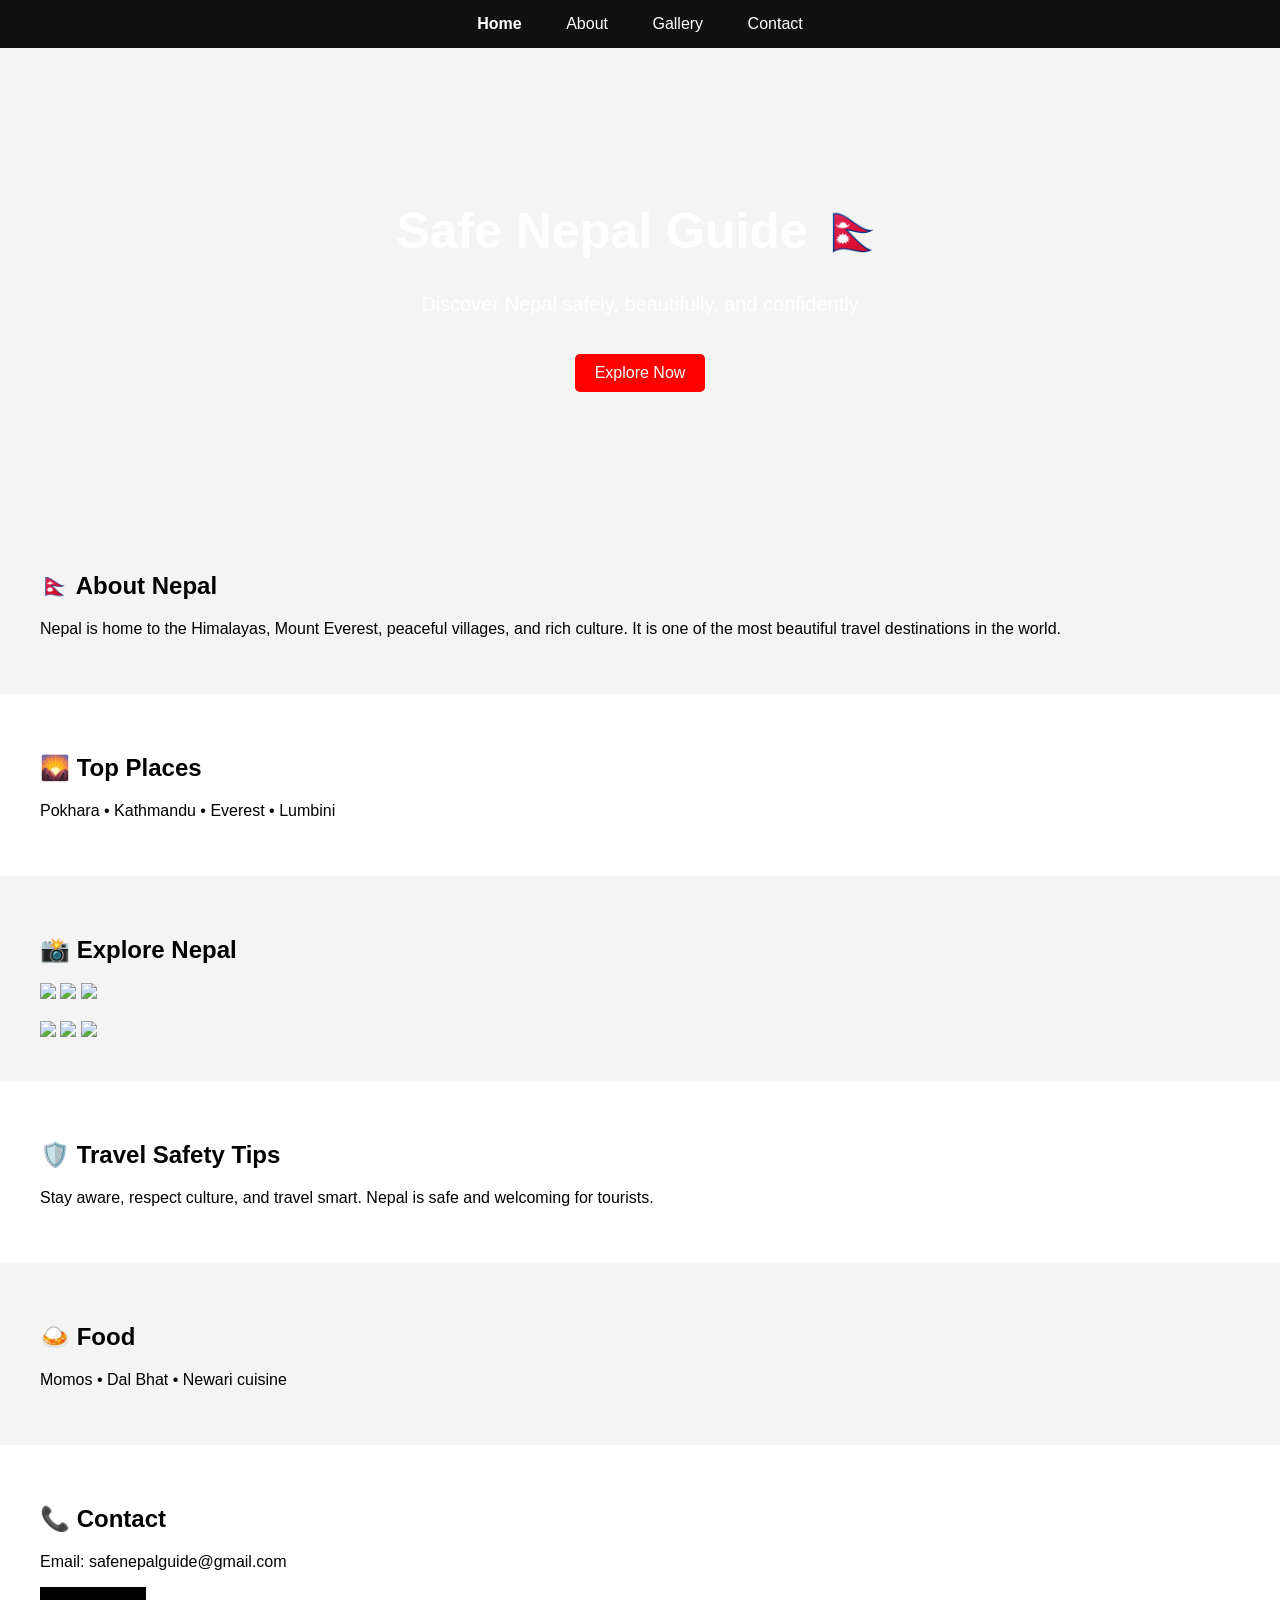
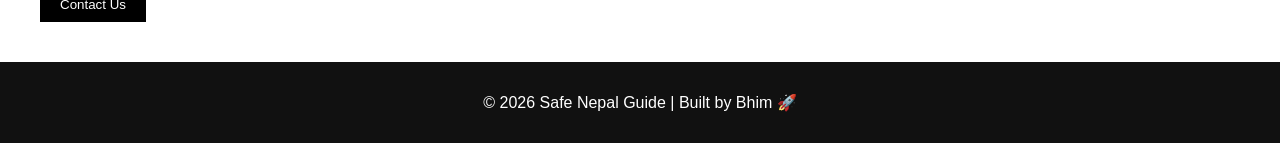
==== index.html @ 6964f1af "Enhance index.html with new sections and content" ====
<!DOCTYPE html>
<html>
<head>
<title>Safe Nepal Guide</title>
<meta name="viewport" content="width=device-width, initial-scale=1.0">
</head>

<body style="margin:0; font-family:Arial; background:#f4f4f4;">

<!-- NAVBAR -->
<div style="background:#111; padding:15px; position:sticky; top:0;">
<center>
<a href="#" style="color:white; margin:20px; text-decoration:none; font-weight:bold;">Home</a>
<a href="#about" style="color:white; margin:20px; text-decoration:none;">About</a>
<a href="#gallery" style="color:white; margin:20px; text-decoration:none;">Gallery</a>
<a href="#contact" style="color:white; margin:20px; text-decoration:none;">Contact</a>
</center>
</div>

<!-- HERO -->
<div style="background:url('https://images.unsplash.com/photo-1544735716-392fe2489ffa'); background-size:cover; background-position:center; color:white; padding:120px; text-align:center;">
<h1 style="font-size:50px;">Safe Nepal Guide 🇳🇵</h1>
<p style="font-size:20px;">Discover Nepal safely, beautifully, and confidently</p>
<br>
<button style="padding:10px 20px; font-size:16px; background:red; color:white; border:none; border-radius:5px;">Explore Now</button>
</div>

<!-- ABOUT -->
<div id="about" style="padding:40px;">
<h2>🇳🇵 About Nepal</h2>
<p>Nepal is home to the Himalayas, Mount Everest, peaceful villages, and rich culture. It is one of the most beautiful travel destinations in the world.</p>
</div>

<!-- TOP PLACES -->
<div style="padding:40px; background:white;">
<h2>🌄 Top Places</h2>
<p>Pokhara • Kathmandu • Everest • Lumbini</p>
</div>

<!-- GALLERY -->
<div id="gallery" style="padding:40px;">
<h2>📸 Explore Nepal</h2>

<img src="https://images.unsplash.com/photo-1501785888041-af3ef285b470" width="30%">
<img src="https://images.unsplash.com/photo-1524492412937-b28074a5d7da" width="30%">
<img src="https://images.unsplash.com/photo-1548013146-72479768bada" width="30%">

<br><br>

<img src="https://images.unsplash.com/photo-1500530855697-b586d89ba3ee" width="30%">
<img src="https://images.unsplash.com/photo-1507525428034-b723cf961d3e" width="30%">
<img src="https://images.unsplash.com/photo-1526772662000-3f88f10405ff" width="30%">

</div>

<!-- SAFETY -->
<div style="padding:40px; background:white;">
<h2>🛡️ Travel Safety Tips</h2>
<p>Stay aware, respect culture, and travel smart. Nepal is safe and welcoming for tourists.</p>
</div>

<!-- FOOD -->
<div style="padding:40px;">
<h2>🍛 Food</h2>
<p>Momos • Dal Bhat • Newari cuisine</p>
</div>

<!-- CONTACT -->
<div id="contact" style="padding:40px; background:white;">
<h2>📞 Contact</h2>
<p>Email: safenepalguide@gmail.com</p>
<button style="padding:10px 20px; background:black; color:white; border:none;">Contact Us</button>
</div>

<!-- FOOTER -->
<div style="background:#111; color:white; text-align:center; padding:15px;">
<p>© 2026 Safe Nepal Guide | Built by Bhim 🚀</p>
</div>

</body>
</html
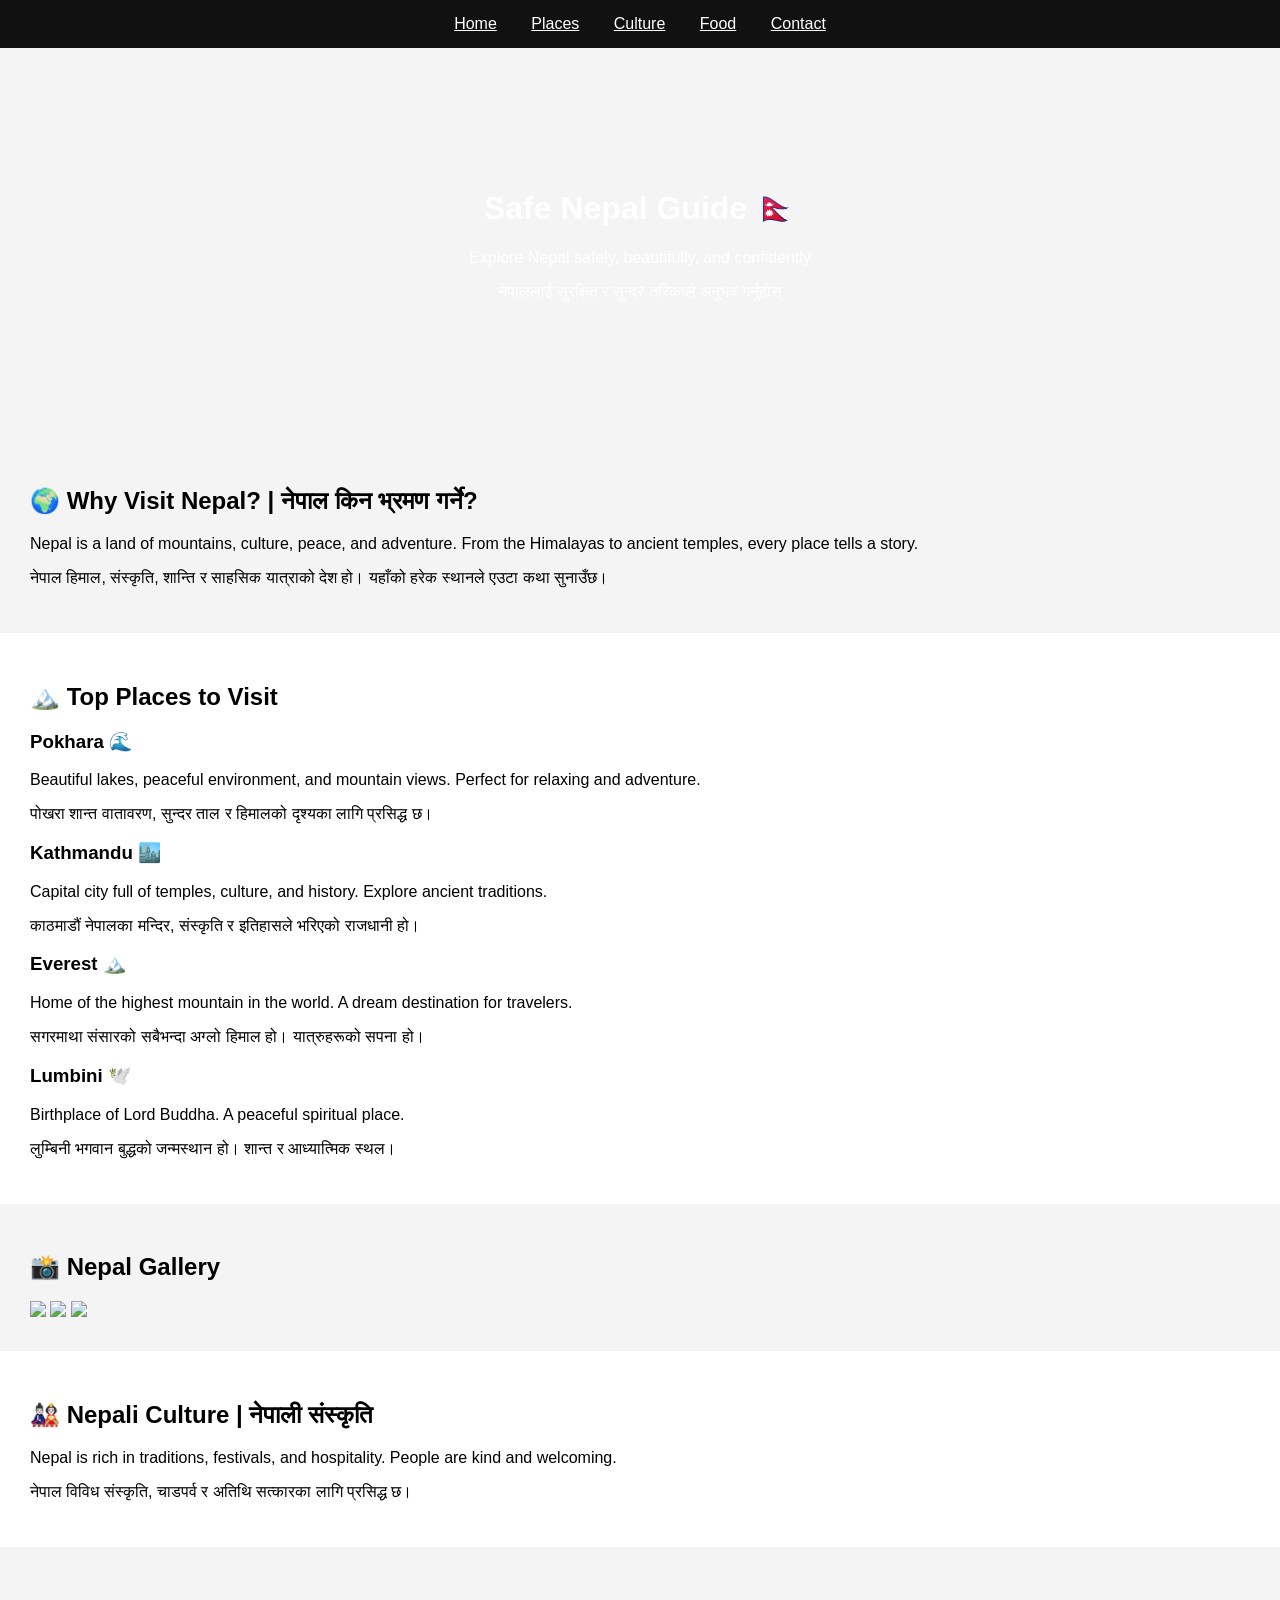
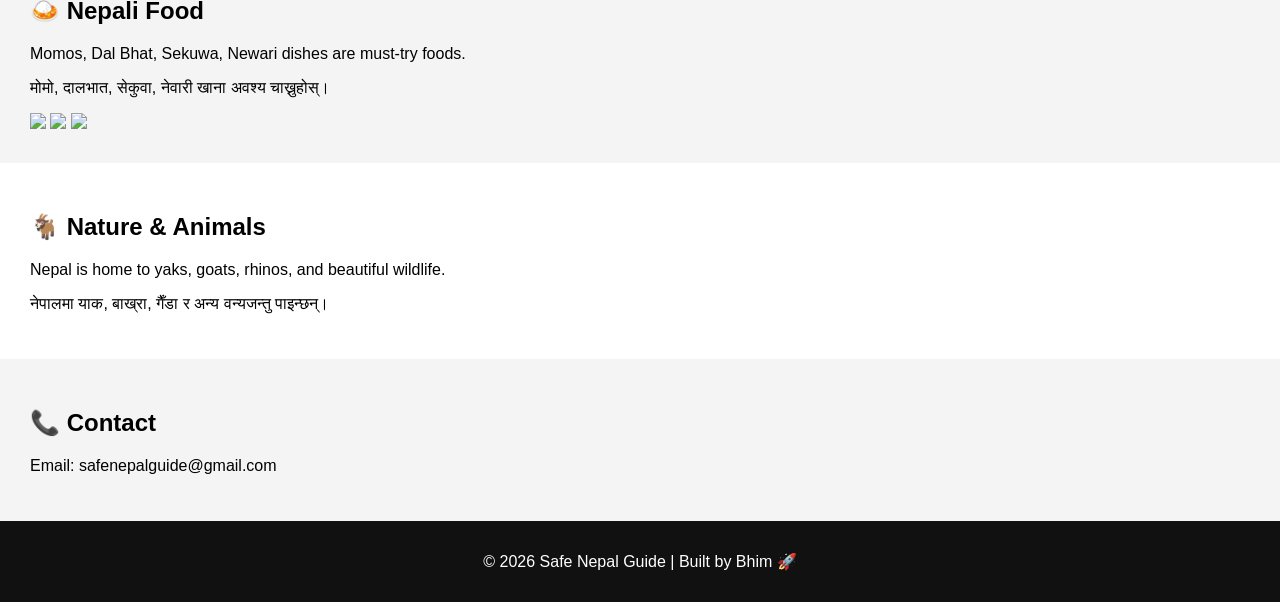
==== commit 29071903: "Update index.html" ====
--- a/index.html
+++ b/index.html
@@ -8,68 +8,90 @@
 <body style="margin:0; font-family:Arial; background:#f4f4f4;">
 
 <!-- NAVBAR -->
-<div style="background:#111; padding:15px; position:sticky; top:0;">
-<center>
-<a href="#" style="color:white; margin:20px; text-decoration:none; font-weight:bold;">Home</a>
-<a href="#about" style="color:white; margin:20px; text-decoration:none;">About</a>
-<a href="#gallery" style="color:white; margin:20px; text-decoration:none;">Gallery</a>
-<a href="#contact" style="color:white; margin:20px; text-decoration:none;">Contact</a>
-</center>
+<div style="background:#111; padding:15px; text-align:center;">
+<a href="#home" style="color:white; margin:15px;">Home</a>
+<a href="#places" style="color:white; margin:15px;">Places</a>
+<a href="#culture" style="color:white; margin:15px;">Culture</a>
+<a href="#food" style="color:white; margin:15px;">Food</a>
+<a href="#contact" style="color:white; margin:15px;">Contact</a>
 </div>
 
 <!-- HERO -->
-<div style="background:url('https://images.unsplash.com/photo-1544735716-392fe2489ffa'); background-size:cover; background-position:center; color:white; padding:120px; text-align:center;">
-<h1 style="font-size:50px;">Safe Nepal Guide 🇳🇵</h1>
-<p style="font-size:20px;">Discover Nepal safely, beautifully, and confidently</p>
-<br>
-<button style="padding:10px 20px; font-size:16px; background:red; color:white; border:none; border-radius:5px;">Explore Now</button>
+<div id="home" style="background:url('https://images.unsplash.com/photo-1501785888041-af3ef285b470'); background-size:cover; color:white; padding:120px; text-align:center;">
+<h1>Safe Nepal Guide 🇳🇵</h1>
+<p>Explore Nepal safely, beautifully, and confidently</p>
+<p>नेपाललाई सुरक्षित र सुन्दर तरिकाले अनुभव गर्नुहोस्</p>
 </div>
 
-<!-- ABOUT -->
-<div id="about" style="padding:40px;">
-<h2>🇳🇵 About Nepal</h2>
-<p>Nepal is home to the Himalayas, Mount Everest, peaceful villages, and rich culture. It is one of the most beautiful travel destinations in the world.</p>
+<!-- WHY VISIT -->
+<div style="padding:30px;">
+<h2>🌍 Why Visit Nepal? | नेपाल किन भ्रमण गर्ने?</h2>
+<p>Nepal is a land of mountains, culture, peace, and adventure. From the Himalayas to ancient temples, every place tells a story.</p>
+<p>नेपाल हिमाल, संस्कृति, शान्ति र साहसिक यात्राको देश हो। यहाँको हरेक स्थानले एउटा कथा सुनाउँछ।</p>
 </div>
 
-<!-- TOP PLACES -->
-<div style="padding:40px; background:white;">
-<h2>🌄 Top Places</h2>
-<p>Pokhara • Kathmandu • Everest • Lumbini</p>
+<!-- PLACES -->
+<div id="places" style="padding:30px; background:white;">
+<h2>🏔️ Top Places to Visit</h2>
+
+<h3>Pokhara 🌊</h3>
+<p>Beautiful lakes, peaceful environment, and mountain views. Perfect for relaxing and adventure.</p>
+<p>पोखरा शान्त वातावरण, सुन्दर ताल र हिमालको दृश्यका लागि प्रसिद्ध छ।</p>
+
+<h3>Kathmandu 🏙️</h3>
+<p>Capital city full of temples, culture, and history. Explore ancient traditions.</p>
+<p>काठमाडौं नेपालका मन्दिर, संस्कृति र इतिहासले भरिएको राजधानी हो।</p>
+
+<h3>Everest 🏔️</h3>
+<p>Home of the highest mountain in the world. A dream destination for travelers.</p>
+<p>सगरमाथा संसारको सबैभन्दा अग्लो हिमाल हो। यात्रुहरूको सपना हो।</p>
+
+<h3>Lumbini 🕊️</h3>
+<p>Birthplace of Lord Buddha. A peaceful spiritual place.</p>
+<p>लुम्बिनी भगवान बुद्धको जन्मस्थान हो। शान्त र आध्यात्मिक स्थल।</p>
+
 </div>
 
 <!-- GALLERY -->
-<div id="gallery" style="padding:40px;">
-<h2>📸 Explore Nepal</h2>
+<div style="padding:30px;">
+<h2>📸 Nepal Gallery</h2>
 
-<img src="https://images.unsplash.com/photo-1501785888041-af3ef285b470" width="30%">
+<img src="https://images.unsplash.com/photo-1544735716-392fe2489ffa" width="30%">
 <img src="https://images.unsplash.com/photo-1524492412937-b28074a5d7da" width="30%">
-<img src="https://images.unsplash.com/photo-1548013146-72479768bada" width="30%">
-
-<br><br>
-
 <img src="https://images.unsplash.com/photo-1500530855697-b586d89ba3ee" width="30%">
-<img src="https://images.unsplash.com/photo-1507525428034-b723cf961d3e" width="30%">
-<img src="https://images.unsplash.com/photo-1526772662000-3f88f10405ff" width="30%">
 
 </div>
 
-<!-- SAFETY -->
-<div style="padding:40px; background:white;">
-<h2>🛡️ Travel Safety Tips</h2>
-<p>Stay aware, respect culture, and travel smart. Nepal is safe and welcoming for tourists.</p>
+<!-- CULTURE -->
+<div id="culture" style="padding:30px; background:white;">
+<h2>🎎 Nepali Culture | नेपाली संस्कृति</h2>
+<p>Nepal is rich in traditions, festivals, and hospitality. People are kind and welcoming.</p>
+<p>नेपाल विविध संस्कृति, चाडपर्व र अतिथि सत्कारका लागि प्रसिद्ध छ।</p>
 </div>
 
 <!-- FOOD -->
-<div style="padding:40px;">
-<h2>🍛 Food</h2>
-<p>Momos • Dal Bhat • Newari cuisine</p>
+<div id="food" style="padding:30px;">
+<h2>🍛 Nepali Food</h2>
+<p>Momos, Dal Bhat, Sekuwa, Newari dishes are must-try foods.</p>
+<p>मोमो, दालभात, सेकुवा, नेवारी खाना अवश्य चाख्नुहोस्।</p>
+
+<img src="https://images.unsplash.com/photo-1604908176997-125f25cc6f3d" width="30%">
+<img src="https://images.unsplash.com/photo-1600891964599-f61ba0e24092" width="30%">
+<img src="https://images.unsplash.com/photo-1606788075761-6c3e7d1c84a0" width="30%">
+
+</div>
+
+<!-- ANIMALS -->
+<div style="padding:30px; background:white;">
+<h2>🐐 Nature & Animals</h2>
+<p>Nepal is home to yaks, goats, rhinos, and beautiful wildlife.</p>
+<p>नेपालमा याक, बाख्रा, गैँडा र अन्य वन्यजन्तु पाइन्छन्।</p>
 </div>
 
 <!-- CONTACT -->
-<div id="contact" style="padding:40px; background:white;">
+<div id="contact" style="padding:30px;">
 <h2>📞 Contact</h2>
 <p>Email: safenepalguide@gmail.com</p>
-<button style="padding:10px 20px; background:black; color:white; border:none;">Contact Us</button>
 </div>
 
 <!-- FOOTER -->
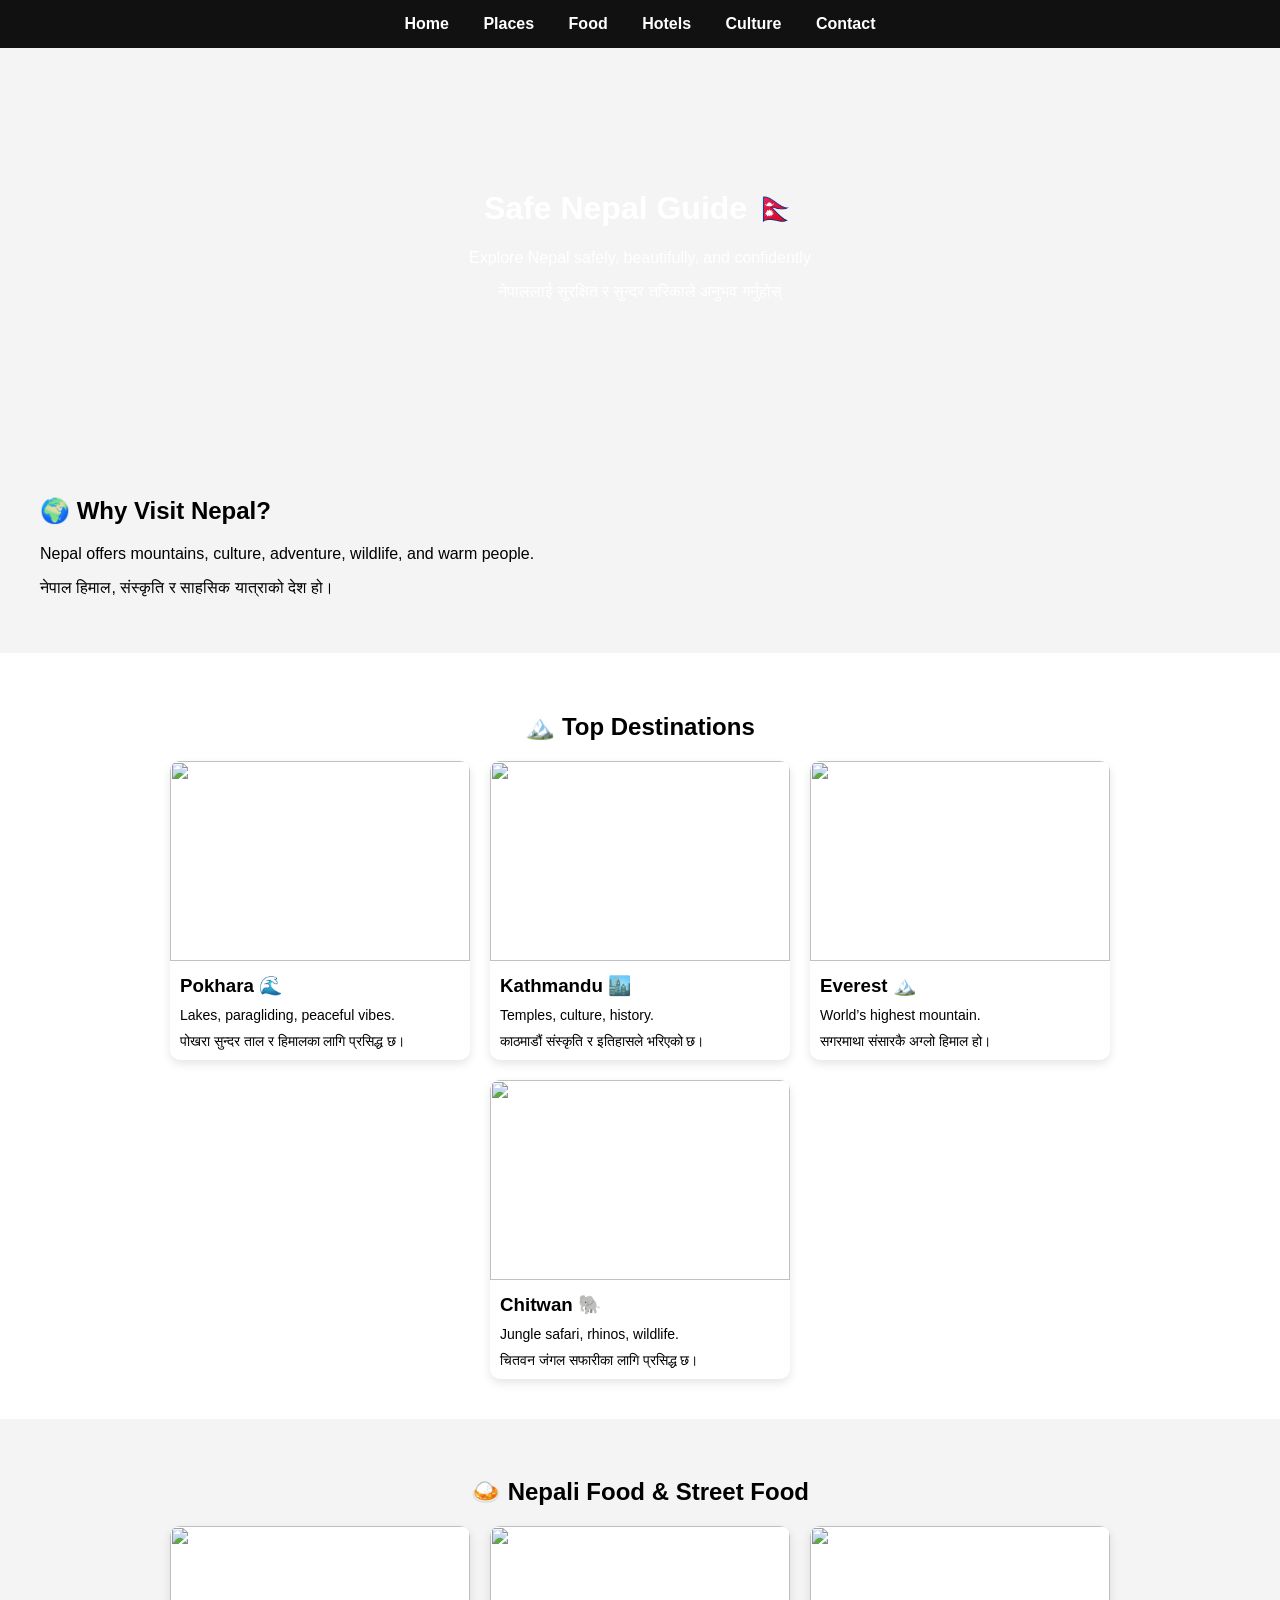
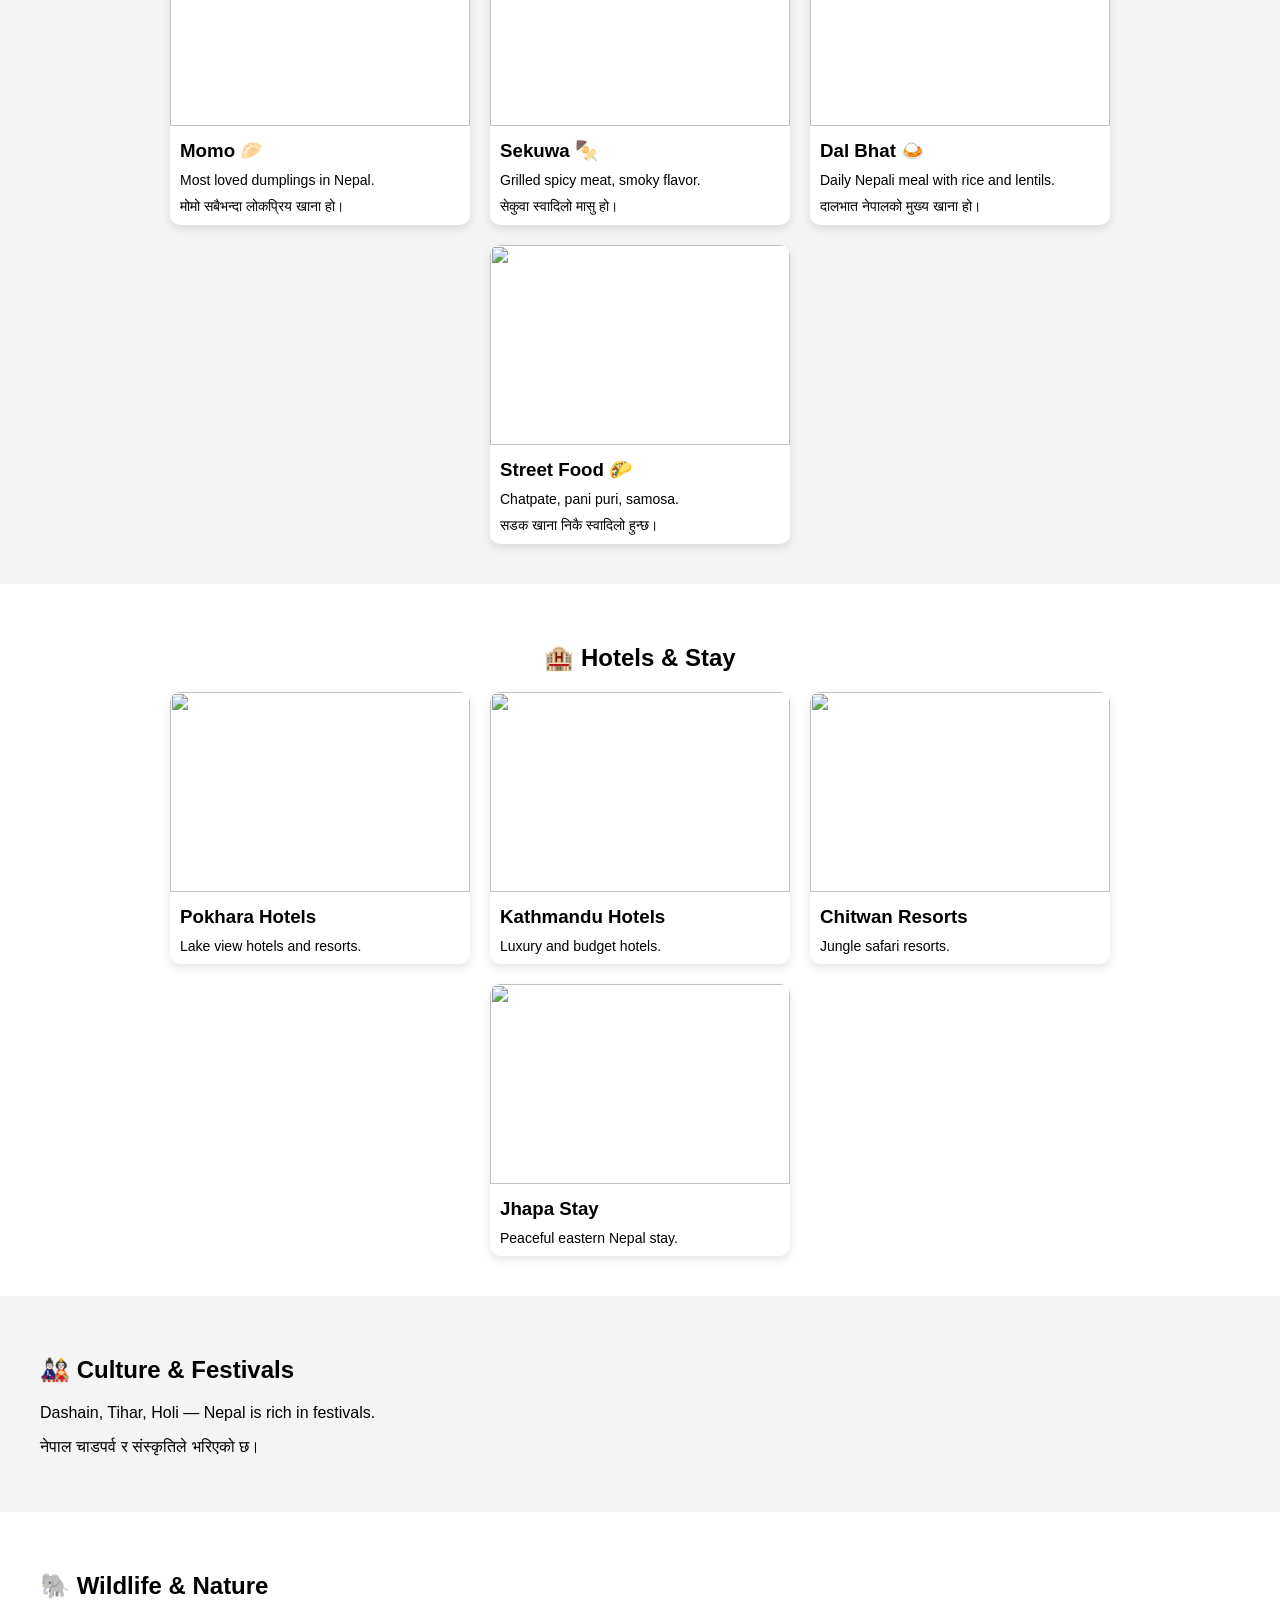
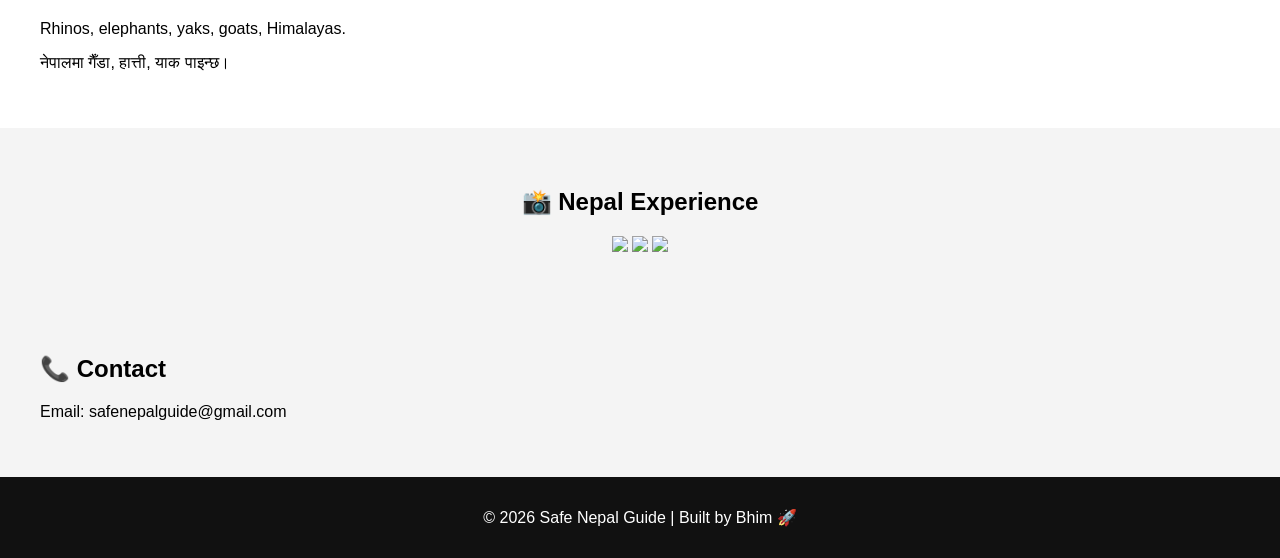
==== commit c77939ca: "Add viewport meta tag to index.html" ====
--- a/index.html
+++ b/index.html
@@ -1,103 +1,421 @@
 <!DOCTYPE html>
+
 <html>
-<head>
+
+<head> <meta name="viewpoint" content="width=device-width, initial-scale=1.0">
+
 <title>Safe Nepal Guide</title>
+
 <meta name="viewport" content="width=device-width, initial-scale=1.0">
+
+
+
+<style>
+
+body {margin:0; font-family:Arial; background:#f4f4f4;}
+
+.nav {background:#111; padding:15px; text-align:center;}
+
+.nav a {color:white; margin:15px; text-decoration:none; font-weight:bold;}
+
+
+
+.hero {
+
+background:url('https://images.unsplash.com/photo-1544735716-392fe2489ffa');
+
+background-size:cover;
+
+color:white;
+
+padding:120px 20px;
+
+text-align:center;
+
+}
+
+
+
+.section {padding:40px;}
+
+.cards {display:flex; flex-wrap:wrap; gap:20px; justify-content:center;}
+
+
+
+.card {
+
+width:300px;
+
+background:white;
+
+border-radius:10px;
+
+overflow:hidden;
+
+box-shadow:0 4px 10px rgba(0,0,0,0.1);
+
+}
+
+
+
+.card img {width:100%; height:200px; object-fit:cover;}
+
+.card h3 {margin:10px;}
+
+.card p {margin:10px; font-size:14px;}
+
+
+
+.gallery img {width:300px; margin:5px; border-radius:10px;}
+
+
+
+.footer {background:#111; color:white; text-align:center; padding:15px;}
+
+</style>
+
+
+
 </head>
 
-<body style="margin:0; font-family:Arial; background:#f4f4f4;">
-
-<!-- NAVBAR -->
-<div style="background:#111; padding:15px; text-align:center;">
-<a href="#home" style="color:white; margin:15px;">Home</a>
-<a href="#places" style="color:white; margin:15px;">Places</a>
-<a href="#culture" style="color:white; margin:15px;">Culture</a>
-<a href="#food" style="color:white; margin:15px;">Food</a>
-<a href="#contact" style="color:white; margin:15px;">Contact</a>
-</div>
+
+
+<body>
+
+
+
+<!-- NAV -->
+
+<div class="nav">
+
+<a href="#">Home</a>
+
+<a href="#places">Places</a>
+
+<a href="#food">Food</a>
+
+<a href="#hotels">Hotels</a>
+
+<a href="#culture">Culture</a>
+
+<a href="#contact">Contact</a>
+
+</div>
+
+
 
 <!-- HERO -->
-<div id="home" style="background:url('https://images.unsplash.com/photo-1501785888041-af3ef285b470'); background-size:cover; color:white; padding:120px; text-align:center;">
+
+<div class="hero">
+
 <h1>Safe Nepal Guide 🇳🇵</h1>
+
 <p>Explore Nepal safely, beautifully, and confidently</p>
+
 <p>नेपाललाई सुरक्षित र सुन्दर तरिकाले अनुभव गर्नुहोस्</p>
-</div>
-
-<!-- WHY VISIT -->
-<div style="padding:30px;">
-<h2>🌍 Why Visit Nepal? | नेपाल किन भ्रमण गर्ने?</h2>
-<p>Nepal is a land of mountains, culture, peace, and adventure. From the Himalayas to ancient temples, every place tells a story.</p>
-<p>नेपाल हिमाल, संस्कृति, शान्ति र साहसिक यात्राको देश हो। यहाँको हरेक स्थानले एउटा कथा सुनाउँछ।</p>
-</div>
+
+</div>
+
+
+
+<!-- WHY -->
+
+<div class="section">
+
+<h2>🌍 Why Visit Nepal?</h2>
+
+<p>Nepal offers mountains, culture, adventure, wildlife, and warm people.</p>
+
+<p>नेपाल हिमाल, संस्कृति र साहसिक यात्राको देश हो।</p>
+
+</div>
+
+
 
 <!-- PLACES -->
-<div id="places" style="padding:30px; background:white;">
-<h2>🏔️ Top Places to Visit</h2>
+
+<div class="section" id="places" style="background:#fff;">
+
+<h2 style="text-align:center;">🏔️ Top Destinations</h2>
+
+
+
+<div class="cards">
+
+
+
+<div class="card">
+
+<img src="https://images.unsplash.com/photo-1580674285054-bed31e145f59">
 
 <h3>Pokhara 🌊</h3>
-<p>Beautiful lakes, peaceful environment, and mountain views. Perfect for relaxing and adventure.</p>
-<p>पोखरा शान्त वातावरण, सुन्दर ताल र हिमालको दृश्यका लागि प्रसिद्ध छ।</p>
+
+<p>Lakes, paragliding, peaceful vibes.</p>
+
+<p>पोखरा सुन्दर ताल र हिमालका लागि प्रसिद्ध छ।</p>
+
+</div>
+
+
+
+<div class="card">
+
+<img src="https://images.unsplash.com/photo-1605649487212-47bdab064df7">
 
 <h3>Kathmandu 🏙️</h3>
-<p>Capital city full of temples, culture, and history. Explore ancient traditions.</p>
-<p>काठमाडौं नेपालका मन्दिर, संस्कृति र इतिहासले भरिएको राजधानी हो।</p>
+
+<p>Temples, culture, history.</p>
+
+<p>काठमाडौं संस्कृति र इतिहासले भरिएको छ।</p>
+
+</div>
+
+
+
+<div class="card">
+
+<img src="https://images.unsplash.com/photo-1509644851169-2acc08aa25b5">
 
 <h3>Everest 🏔️</h3>
-<p>Home of the highest mountain in the world. A dream destination for travelers.</p>
-<p>सगरमाथा संसारको सबैभन्दा अग्लो हिमाल हो। यात्रुहरूको सपना हो।</p>
-
-<h3>Lumbini 🕊️</h3>
-<p>Birthplace of Lord Buddha. A peaceful spiritual place.</p>
-<p>लुम्बिनी भगवान बुद्धको जन्मस्थान हो। शान्त र आध्यात्मिक स्थल।</p>
-
-</div>
+
+<p>World’s highest mountain.</p>
+
+<p>सगरमाथा संसारकै अग्लो हिमाल हो।</p>
+
+</div>
+
+
+
+<div class="card">
+
+<img src="https://images.unsplash.com/photo-1548013146-72479768bada">
+
+<h3>Chitwan 🐘</h3>
+
+<p>Jungle safari, rhinos, wildlife.</p>
+
+<p>चितवन जंगल सफारीका लागि प्रसिद्ध छ।</p>
+
+</div>
+
+
+
+</div>
+
+</div>
+
+
+
+<!-- FOOD -->
+
+<div class="section" id="food">
+
+<h2 style="text-align:center;">🍛 Nepali Food & Street Food</h2>
+
+
+
+<div class="cards">
+
+
+
+<div class="card">
+
+<img src="https://images.unsplash.com/photo-1625944238229-6d92c8c42e8f">
+
+<h3>Momo 🥟</h3>
+
+<p>Most loved dumplings in Nepal.</p>
+
+<p>मोमो सबैभन्दा लोकप्रिय खाना हो।</p>
+
+</div>
+
+
+
+<div class="card">
+
+<img src="https://images.unsplash.com/photo-1604908176997-125f25cc6f3d">
+
+<h3>Sekuwa 🍢</h3>
+
+<p>Grilled spicy meat, smoky flavor.</p>
+
+<p>सेकुवा स्वादिलो मासु हो।</p>
+
+</div>
+
+
+
+<div class="card">
+
+<img src="https://images.unsplash.com/photo-1600891964599-f61ba0e24092">
+
+<h3>Dal Bhat 🍛</h3>
+
+<p>Daily Nepali meal with rice and lentils.</p>
+
+<p>दालभात नेपालको मुख्य खाना हो।</p>
+
+</div>
+
+
+
+<div class="card">
+
+<img src="https://images.unsplash.com/photo-1606788075761-6c3e7d1c84a0">
+
+<h3>Street Food 🌮</h3>
+
+<p>Chatpate, pani puri, samosa.</p>
+
+<p>सडक खाना निकै स्वादिलो हुन्छ।</p>
+
+</div>
+
+
+
+</div>
+
+</div>
+
+
+
+<!-- HOTELS -->
+
+<div class="section" id="hotels" style="background:#fff;">
+
+<h2 style="text-align:center;">🏨 Hotels & Stay</h2>
+
+
+
+<div class="cards">
+
+
+
+<div class="card">
+
+<img src="https://images.unsplash.com/photo-1566073771259-6a8506099945">
+
+<h3>Pokhara Hotels</h3>
+
+<p>Lake view hotels and resorts.</p>
+
+</div>
+
+
+
+<div class="card">
+
+<img src="https://images.unsplash.com/photo-1582719478250-c89cae4dc85b">
+
+<h3>Kathmandu Hotels</h3>
+
+<p>Luxury and budget hotels.</p>
+
+</div>
+
+
+
+<div class="card">
+
+<img src="https://images.unsplash.com/photo-1501117716987-c8e1ecb2109d">
+
+<h3>Chitwan Resorts</h3>
+
+<p>Jungle safari resorts.</p>
+
+</div>
+
+
+
+<div class="card">
+
+<img src="https://images.unsplash.com/photo-1551882547-ff40c63fe5fa">
+
+<h3>Jhapa Stay</h3>
+
+<p>Peaceful eastern Nepal stay.</p>
+
+</div>
+
+
+
+</div>
+
+</div>
+
+
+
+<!-- CULTURE -->
+
+<div class="section" id="culture">
+
+<h2>🎎 Culture & Festivals</h2>
+
+<p>Dashain, Tihar, Holi — Nepal is rich in festivals.</p>
+
+<p>नेपाल चाडपर्व र संस्कृतिले भरिएको छ।</p>
+
+</div>
+
+
+
+<!-- WILDLIFE -->
+
+<div class="section" style="background:#fff;">
+
+<h2>🐘 Wildlife & Nature</h2>
+
+<p>Rhinos, elephants, yaks, goats, Himalayas.</p>
+
+<p>नेपालमा गैँडा, हात्ती, याक पाइन्छ।</p>
+
+</div>
+
+
 
 <!-- GALLERY -->
-<div style="padding:30px;">
-<h2>📸 Nepal Gallery</h2>
-
-<img src="https://images.unsplash.com/photo-1544735716-392fe2489ffa" width="30%">
-<img src="https://images.unsplash.com/photo-1524492412937-b28074a5d7da" width="30%">
-<img src="https://images.unsplash.com/photo-1500530855697-b586d89ba3ee" width="30%">
-
-</div>
-
-<!-- CULTURE -->
-<div id="culture" style="padding:30px; background:white;">
-<h2>🎎 Nepali Culture | नेपाली संस्कृति</h2>
-<p>Nepal is rich in traditions, festivals, and hospitality. People are kind and welcoming.</p>
-<p>नेपाल विविध संस्कृति, चाडपर्व र अतिथि सत्कारका लागि प्रसिद्ध छ।</p>
-</div>
-
-<!-- FOOD -->
-<div id="food" style="padding:30px;">
-<h2>🍛 Nepali Food</h2>
-<p>Momos, Dal Bhat, Sekuwa, Newari dishes are must-try foods.</p>
-<p>मोमो, दालभात, सेकुवा, नेवारी खाना अवश्य चाख्नुहोस्।</p>
-
-<img src="https://images.unsplash.com/photo-1604908176997-125f25cc6f3d" width="30%">
-<img src="https://images.unsplash.com/photo-1600891964599-f61ba0e24092" width="30%">
-<img src="https://images.unsplash.com/photo-1606788075761-6c3e7d1c84a0" width="30%">
-
-</div>
-
-<!-- ANIMALS -->
-<div style="padding:30px; background:white;">
-<h2>🐐 Nature & Animals</h2>
-<p>Nepal is home to yaks, goats, rhinos, and beautiful wildlife.</p>
-<p>नेपालमा याक, बाख्रा, गैँडा र अन्य वन्यजन्तु पाइन्छन्।</p>
-</div>
+
+<div class="section">
+
+<h2 style="text-align:center;">📸 Nepal Experience</h2>
+
+<div style="text-align:center;">
+
+<img src="https://images.unsplash.com/photo-1544735716-392fe2489ffa" width="300">
+
+<img src="https://images.unsplash.com/photo-1524492412937-b28074a5d7da" width="300">
+
+<img src="https://images.unsplash.com/photo-1501785888041-af3ef285b470" width="300">
+
+</div>
+
+</div>
+
+
 
 <!-- CONTACT -->
-<div id="contact" style="padding:30px;">
+
+<div class="section" id="contact">
+
 <h2>📞 Contact</h2>
+
 <p>Email: safenepalguide@gmail.com</p>
-</div>
+
+</div>
+
+
 
 <!-- FOOTER -->
-<div style="background:#111; color:white; text-align:center; padding:15px;">
+
+<div class="footer">
+
 <p>© 2026 Safe Nepal Guide | Built by Bhim 🚀</p>
-</div>
+
+</div>
+
+
 
 </body>
-</html
+
+</html>
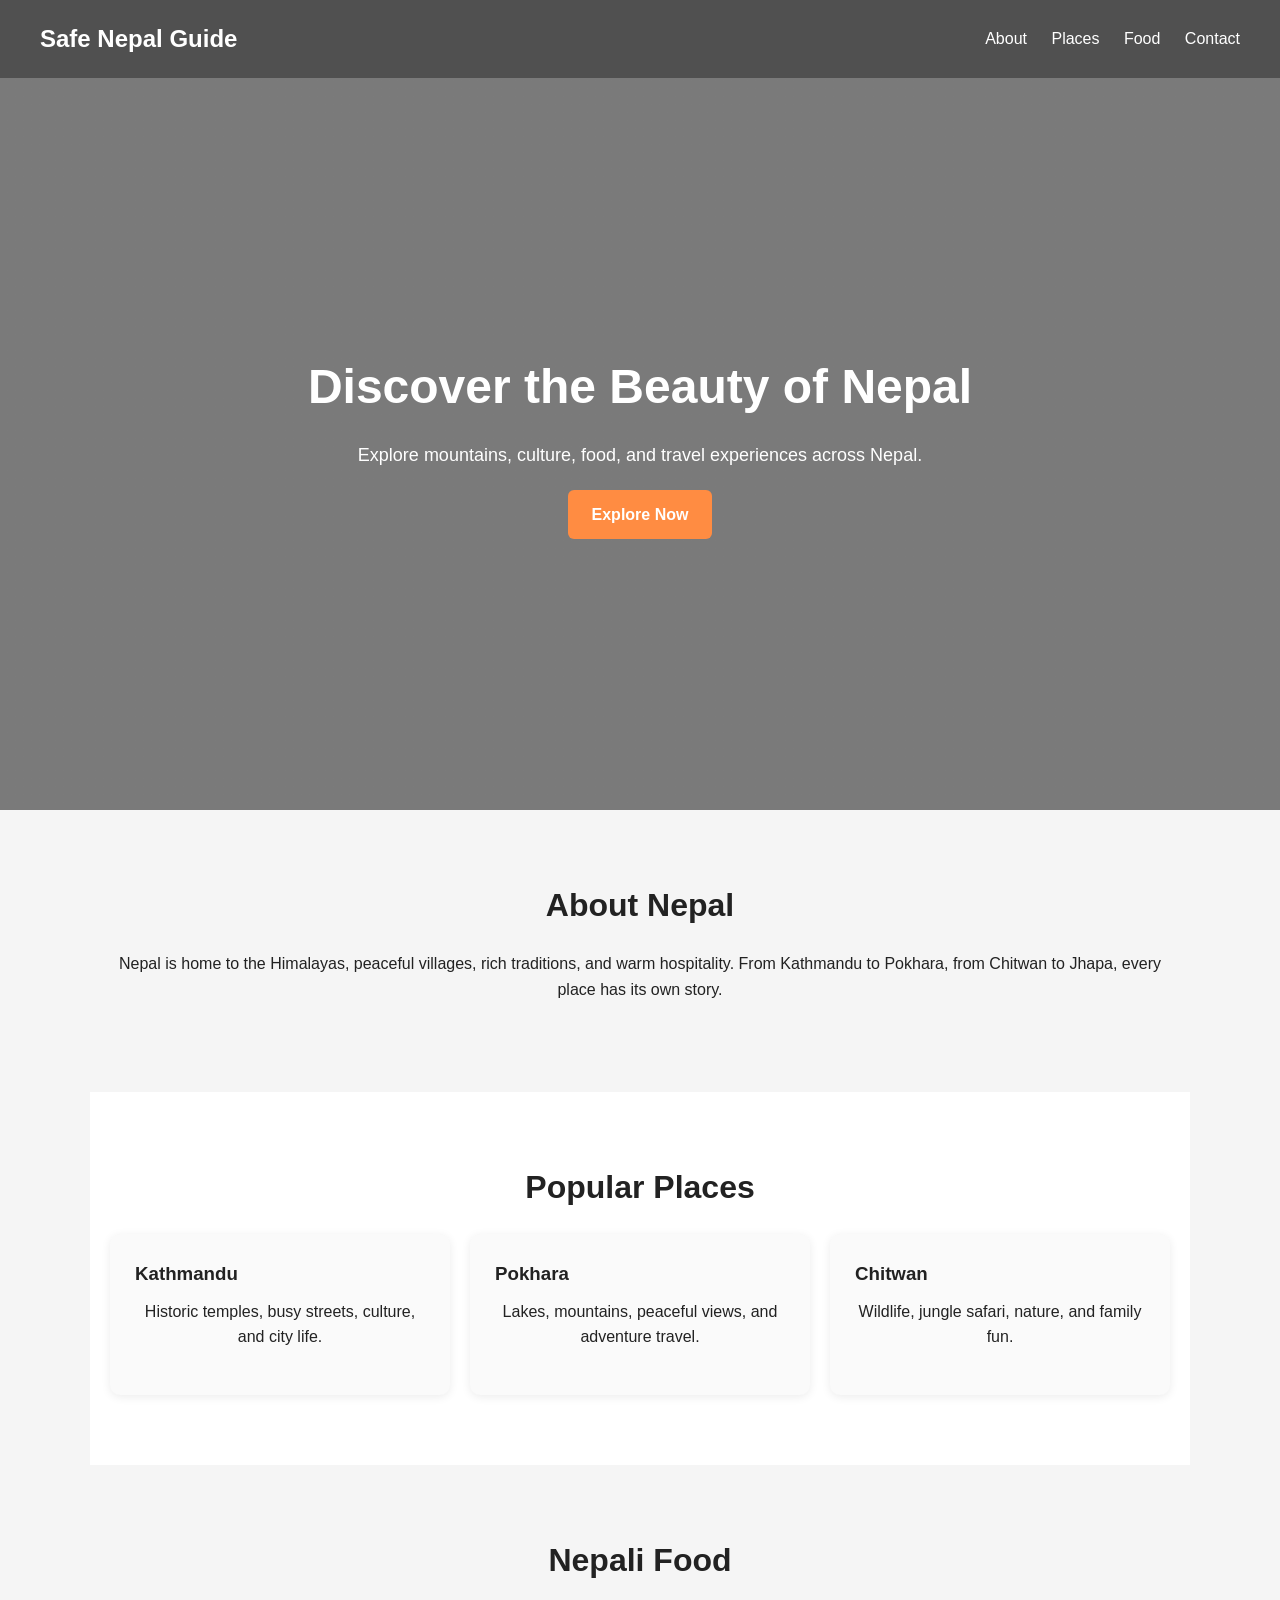
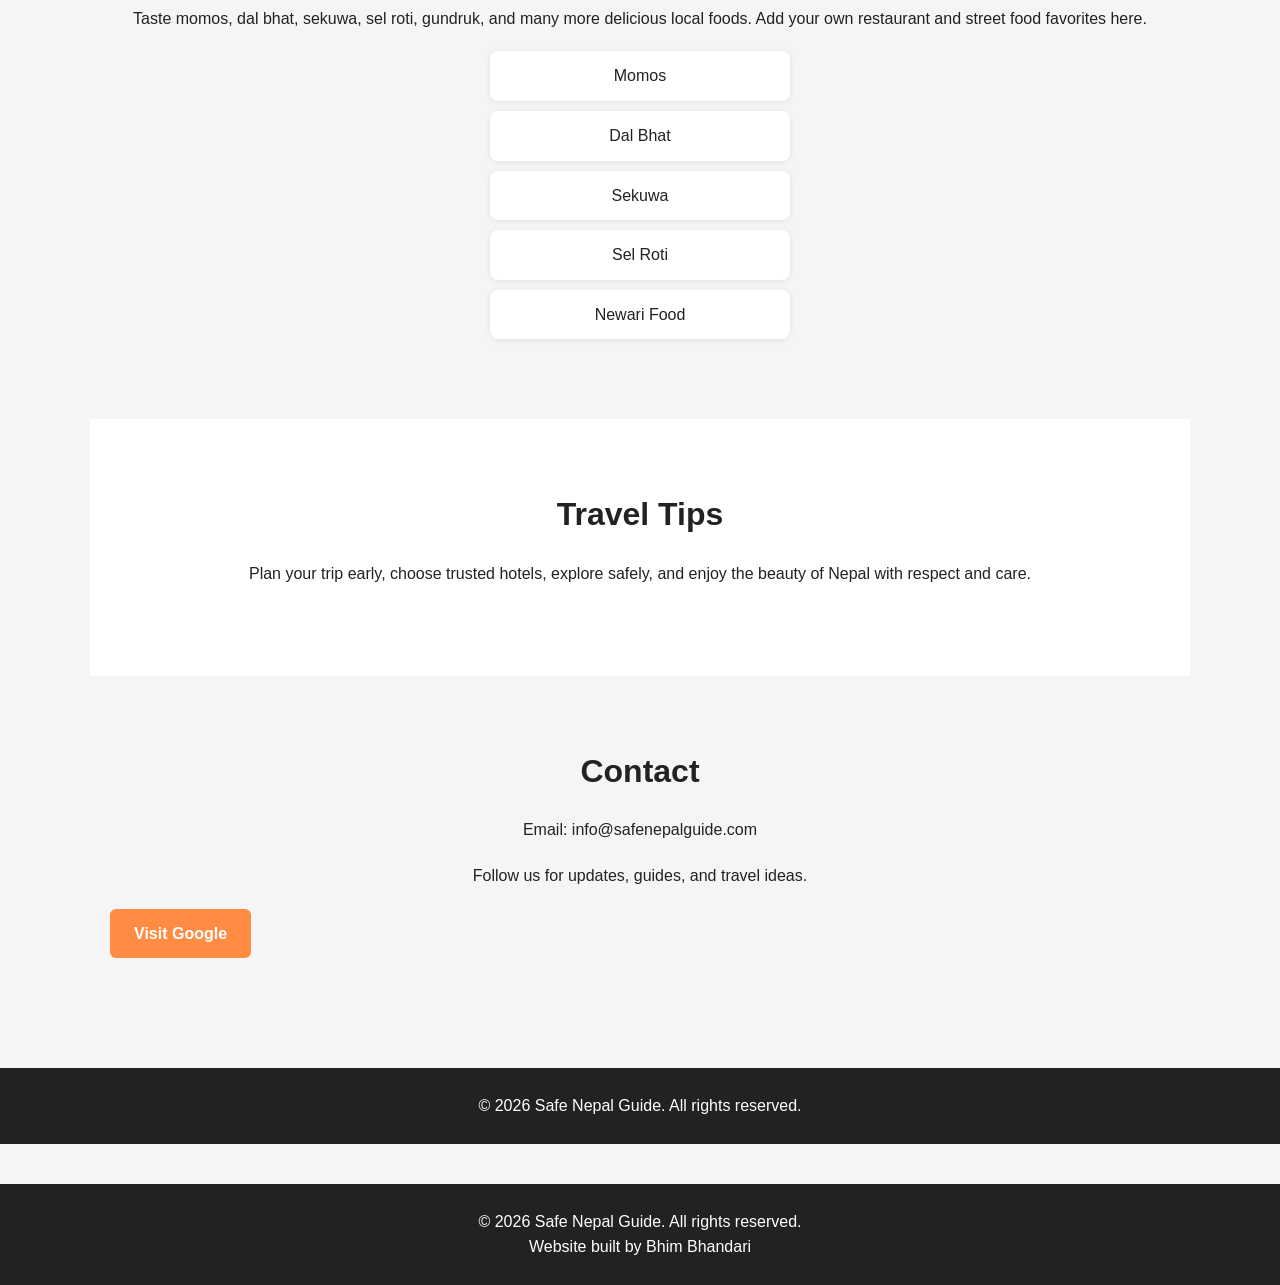
==== commit d5ba81d4: "Add footer with copyright and author information" ====
--- a/index.html
+++ b/index.html
@@ -1,421 +1,93 @@
 <!DOCTYPE html>
+<html lang="en">
+<head>
+  <meta charset="UTF-8" />
+  <meta name="viewport" content="width=device-width, initial-scale=1.0" />
+  <title>Safe Nepal Guide</title>
+  <link rel="stylesheet" href="style.css" />
+</head>
+<body>
+  <header class="hero">
+    <nav class="navbar">
+      <div class="logo">Safe Nepal Guide</div>
+      <div class="nav-links">
+        <a href="#about">About</a>
+        <a href="#places">Places</a>
+        <a href="#food">Food</a>
+        <a href="#contact">Contact</a>
+      </div>
+    </nav>
 
-<html>
+    <div class="hero-content">
+      <h1>Discover the Beauty of Nepal</h1>
+      <p>Explore mountains, culture, food, and travel experiences across Nepal.</p>
+      <a class="btn" href="#places">Explore Now</a>
+    </div>
+  </header>
 
-<head> <meta name="viewpoint" content="width=device-width, initial-scale=1.0">
+  <section id="about" class="section">
+    <h2>About Nepal</h2>
+    <p>
+      Nepal is home to the Himalayas, peaceful villages, rich traditions, and warm hospitality.
+      From Kathmandu to Pokhara, from Chitwan to Jhapa, every place has its own story.
+    </p>
+  </section>
 
-<title>Safe Nepal Guide</title>
+  <section id="places" class="section dark">
+    <h2>Popular Places</h2>
+    <div class="card-container">
+      <div class="card">
+        <h3>Kathmandu</h3>
+        <p>Historic temples, busy streets, culture, and city life.</p>
+      </div>
+      <div class="card">
+        <h3>Pokhara</h3>
+        <p>Lakes, mountains, peaceful views, and adventure travel.</p>
+      </div>
+      <div class="card">
+        <h3>Chitwan</h3>
+        <p>Wildlife, jungle safari, nature, and family fun.</p>
+      </div>
+    </div>
+  </section>
 
-<meta name="viewport" content="width=device-width, initial-scale=1.0">
+  <section id="food" class="section">
+    <h2>Nepali Food</h2>
+    <p>
+      Taste momos, dal bhat, sekuwa, sel roti, gundruk, and many more delicious local foods.
+      Add your own restaurant and street food favorites here.
+    </p>
+    <ul class="food-list">
+      <li>Momos</li>
+      <li>Dal Bhat</li>
+      <li>Sekuwa</li>
+      <li>Sel Roti</li>
+      <li>Newari Food</li>
+    </ul>
+  </section>
 
+  <section class="section dark">
+    <h2>Travel Tips</h2>
+    <p>
+      Plan your trip early, choose trusted hotels, explore safely, and enjoy the beauty of Nepal with respect and care.
+    </p>
+  </section>
 
+  <section id="contact" class="section">
+    <h2>Contact</h2>
+    <p>Email: info@safenepalguide.com</p>
+    <p>Follow us for updates, guides, and travel ideas.</p>
+    <a class="btn" href="https://www.google.com" target="_blank">Visit Google</a>
+  </section>
 
-<style>
+  <footer>
+    <p>© 2026 Safe Nepal Guide. All rights reserved.</p>
+  </footer>
 
-body {margin:0; font-family:Arial; background:#f4f4f4;}
-
-.nav {background:#111; padding:15px; text-align:center;}
-
-.nav a {color:white; margin:15px; text-decoration:none; font-weight:bold;}
-
-
-
-.hero {
-
-background:url('https://images.unsplash.com/photo-1544735716-392fe2489ffa');
-
-background-size:cover;
-
-color:white;
-
-padding:120px 20px;
-
-text-align:center;
-
-}
-
-
-
-.section {padding:40px;}
-
-.cards {display:flex; flex-wrap:wrap; gap:20px; justify-content:center;}
-
-
-
-.card {
-
-width:300px;
-
-background:white;
-
-border-radius:10px;
-
-overflow:hidden;
-
-box-shadow:0 4px 10px rgba(0,0,0,0.1);
-
-}
-
-
-
-.card img {width:100%; height:200px; object-fit:cover;}
-
-.card h3 {margin:10px;}
-
-.card p {margin:10px; font-size:14px;}
-
-
-
-.gallery img {width:300px; margin:5px; border-radius:10px;}
-
-
-
-.footer {background:#111; color:white; text-align:center; padding:15px;}
-
-</style>
-
-
-
-</head>
-
-
-
-<body>
-
-
-
-<!-- NAV -->
-
-<div class="nav">
-
-<a href="#">Home</a>
-
-<a href="#places">Places</a>
-
-<a href="#food">Food</a>
-
-<a href="#hotels">Hotels</a>
-
-<a href="#culture">Culture</a>
-
-<a href="#contact">Contact</a>
-
-</div>
-
-
-
-<!-- HERO -->
-
-<div class="hero">
-
-<h1>Safe Nepal Guide 🇳🇵</h1>
-
-<p>Explore Nepal safely, beautifully, and confidently</p>
-
-<p>नेपाललाई सुरक्षित र सुन्दर तरिकाले अनुभव गर्नुहोस्</p>
-
-</div>
-
-
-
-<!-- WHY -->
-
-<div class="section">
-
-<h2>🌍 Why Visit Nepal?</h2>
-
-<p>Nepal offers mountains, culture, adventure, wildlife, and warm people.</p>
-
-<p>नेपाल हिमाल, संस्कृति र साहसिक यात्राको देश हो।</p>
-
-</div>
-
-
-
-<!-- PLACES -->
-
-<div class="section" id="places" style="background:#fff;">
-
-<h2 style="text-align:center;">🏔️ Top Destinations</h2>
-
-
-
-<div class="cards">
-
-
-
-<div class="card">
-
-<img src="https://images.unsplash.com/photo-1580674285054-bed31e145f59">
-
-<h3>Pokhara 🌊</h3>
-
-<p>Lakes, paragliding, peaceful vibes.</p>
-
-<p>पोखरा सुन्दर ताल र हिमालका लागि प्रसिद्ध छ।</p>
-
-</div>
-
-
-
-<div class="card">
-
-<img src="https://images.unsplash.com/photo-1605649487212-47bdab064df7">
-
-<h3>Kathmandu 🏙️</h3>
-
-<p>Temples, culture, history.</p>
-
-<p>काठमाडौं संस्कृति र इतिहासले भरिएको छ।</p>
-
-</div>
-
-
-
-<div class="card">
-
-<img src="https://images.unsplash.com/photo-1509644851169-2acc08aa25b5">
-
-<h3>Everest 🏔️</h3>
-
-<p>World’s highest mountain.</p>
-
-<p>सगरमाथा संसारकै अग्लो हिमाल हो।</p>
-
-</div>
-
-
-
-<div class="card">
-
-<img src="https://images.unsplash.com/photo-1548013146-72479768bada">
-
-<h3>Chitwan 🐘</h3>
-
-<p>Jungle safari, rhinos, wildlife.</p>
-
-<p>चितवन जंगल सफारीका लागि प्रसिद्ध छ।</p>
-
-</div>
-
-
-
-</div>
-
-</div>
-
-
-
-<!-- FOOD -->
-
-<div class="section" id="food">
-
-<h2 style="text-align:center;">🍛 Nepali Food & Street Food</h2>
-
-
-
-<div class="cards">
-
-
-
-<div class="card">
-
-<img src="https://images.unsplash.com/photo-1625944238229-6d92c8c42e8f">
-
-<h3>Momo 🥟</h3>
-
-<p>Most loved dumplings in Nepal.</p>
-
-<p>मोमो सबैभन्दा लोकप्रिय खाना हो।</p>
-
-</div>
-
-
-
-<div class="card">
-
-<img src="https://images.unsplash.com/photo-1604908176997-125f25cc6f3d">
-
-<h3>Sekuwa 🍢</h3>
-
-<p>Grilled spicy meat, smoky flavor.</p>
-
-<p>सेकुवा स्वादिलो मासु हो।</p>
-
-</div>
-
-
-
-<div class="card">
-
-<img src="https://images.unsplash.com/photo-1600891964599-f61ba0e24092">
-
-<h3>Dal Bhat 🍛</h3>
-
-<p>Daily Nepali meal with rice and lentils.</p>
-
-<p>दालभात नेपालको मुख्य खाना हो।</p>
-
-</div>
-
-
-
-<div class="card">
-
-<img src="https://images.unsplash.com/photo-1606788075761-6c3e7d1c84a0">
-
-<h3>Street Food 🌮</h3>
-
-<p>Chatpate, pani puri, samosa.</p>
-
-<p>सडक खाना निकै स्वादिलो हुन्छ।</p>
-
-</div>
-
-
-
-</div>
-
-</div>
-
-
-
-<!-- HOTELS -->
-
-<div class="section" id="hotels" style="background:#fff;">
-
-<h2 style="text-align:center;">🏨 Hotels & Stay</h2>
-
-
-
-<div class="cards">
-
-
-
-<div class="card">
-
-<img src="https://images.unsplash.com/photo-1566073771259-6a8506099945">
-
-<h3>Pokhara Hotels</h3>
-
-<p>Lake view hotels and resorts.</p>
-
-</div>
-
-
-
-<div class="card">
-
-<img src="https://images.unsplash.com/photo-1582719478250-c89cae4dc85b">
-
-<h3>Kathmandu Hotels</h3>
-
-<p>Luxury and budget hotels.</p>
-
-</div>
-
-
-
-<div class="card">
-
-<img src="https://images.unsplash.com/photo-1501117716987-c8e1ecb2109d">
-
-<h3>Chitwan Resorts</h3>
-
-<p>Jungle safari resorts.</p>
-
-</div>
-
-
-
-<div class="card">
-
-<img src="https://images.unsplash.com/photo-1551882547-ff40c63fe5fa">
-
-<h3>Jhapa Stay</h3>
-
-<p>Peaceful eastern Nepal stay.</p>
-
-</div>
-
-
-
-</div>
-
-</div>
-
-
-
-<!-- CULTURE -->
-
-<div class="section" id="culture">
-
-<h2>🎎 Culture & Festivals</h2>
-
-<p>Dashain, Tihar, Holi — Nepal is rich in festivals.</p>
-
-<p>नेपाल चाडपर्व र संस्कृतिले भरिएको छ।</p>
-
-</div>
-
-
-
-<!-- WILDLIFE -->
-
-<div class="section" style="background:#fff;">
-
-<h2>🐘 Wildlife & Nature</h2>
-
-<p>Rhinos, elephants, yaks, goats, Himalayas.</p>
-
-<p>नेपालमा गैँडा, हात्ती, याक पाइन्छ।</p>
-
-</div>
-
-
-
-<!-- GALLERY -->
-
-<div class="section">
-
-<h2 style="text-align:center;">📸 Nepal Experience</h2>
-
-<div style="text-align:center;">
-
-<img src="https://images.unsplash.com/photo-1544735716-392fe2489ffa" width="300">
-
-<img src="https://images.unsplash.com/photo-1524492412937-b28074a5d7da" width="300">
-
-<img src="https://images.unsplash.com/photo-1501785888041-af3ef285b470" width="300">
-
-</div>
-
-</div>
-
-
-
-<!-- CONTACT -->
-
-<div class="section" id="contact">
-
-<h2>📞 Contact</h2>
-
-<p>Email: safenepalguide@gmail.com</p>
-
-</div>
-
-
-
-<!-- FOOTER -->
-
-<div class="footer">
-
-<p>© 2026 Safe Nepal Guide | Built by Bhim 🚀</p>
-
-</div>
-
-
-
+  <script src="script.js"></script>
 </body>
-
 </html>
+<footer>
+  <p>© 2026 Safe Nepal Guide. All rights reserved.</p>
+  <p>Website built by Bhim Bhandari</p>
+</footer>
--- a/style.css
+++ b/style.css
@@ -0,0 +1,146 @@
+* {
+  margin: 0;
+  padding: 0;
+  box-sizing: border-box;
+}
+
+body {
+  font-family: Arial, sans-serif;
+  line-height: 1.6;
+  color: #222;
+  background: #f5f5f5;
+}
+
+.hero {
+  background: linear-gradient(rgba(0,0,0,0.5), rgba(0,0,0,0.5)),
+    url('https://images.unsplash.com/photo-1544735716-392fe2489ffa?auto=format&fit=crop&w=1600&q=80') center/cover no-repeat;
+  color: white;
+  min-height: 90vh;
+  display: flex;
+  flex-direction: column;
+}
+
+.navbar {
+  display: flex;
+  justify-content: space-between;
+  align-items: center;
+  padding: 20px 40px;
+  background: rgba(0,0,0,0.35);
+}
+
+.logo {
+  font-size: 24px;
+  font-weight: bold;
+}
+
+.nav-links a {
+  color: white;
+  text-decoration: none;
+  margin-left: 20px;
+}
+
+.hero-content {
+  flex: 1;
+  display: flex;
+  flex-direction: column;
+  justify-content: center;
+  align-items: center;
+  text-align: center;
+  padding: 20px;
+}
+
+.hero-content h1 {
+  font-size: 48px;
+  margin-bottom: 15px;
+}
+
+.hero-content p {
+  font-size: 18px;
+  max-width: 700px;
+  margin-bottom: 20px;
+}
+
+.btn {
+  display: inline-block;
+  background: #ff8c42;
+  color: white;
+  padding: 12px 24px;
+  text-decoration: none;
+  border-radius: 6px;
+  font-weight: bold;
+}
+
+.section {
+  padding: 70px 20px;
+  max-width: 1100px;
+  margin: auto;
+}
+
+.section h2 {
+  font-size: 32px;
+  margin-bottom: 20px;
+  text-align: center;
+}
+
+.section p {
+  text-align: center;
+  margin-bottom: 20px;
+}
+
+.dark {
+  background: #ffffff;
+}
+
+.card-container {
+  display: grid;
+  grid-template-columns: repeat(auto-fit, minmax(250px, 1fr));
+  gap: 20px;
+}
+
+.card {
+  background: #fafafa;
+  padding: 25px;
+  border-radius: 10px;
+  box-shadow: 0 2px 10px rgba(0,0,0,0.08);
+}
+
+.card h3 {
+  margin-bottom: 10px;
+}
+
+.food-list {
+  list-style: none;
+  text-align: center;
+}
+
+.food-list li {
+  background: #fff;
+  margin: 10px auto;
+  padding: 12px;
+  max-width: 300px;
+  border-radius: 8px;
+  box-shadow: 0 1px 6px rgba(0,0,0,0.08);
+}
+
+footer {
+  text-align: center;
+  padding: 25px;
+  background: #222;
+  color: white;
+  margin-top: 40px;
+}
+
+@media (max-width: 768px) {
+  .navbar {
+    flex-direction: column;
+    gap: 10px;
+  }
+
+  .nav-links a {
+    margin: 0 10px;
+  }
+
+  .hero-content h1 {
+    font-size: 34px;
+  }
+}
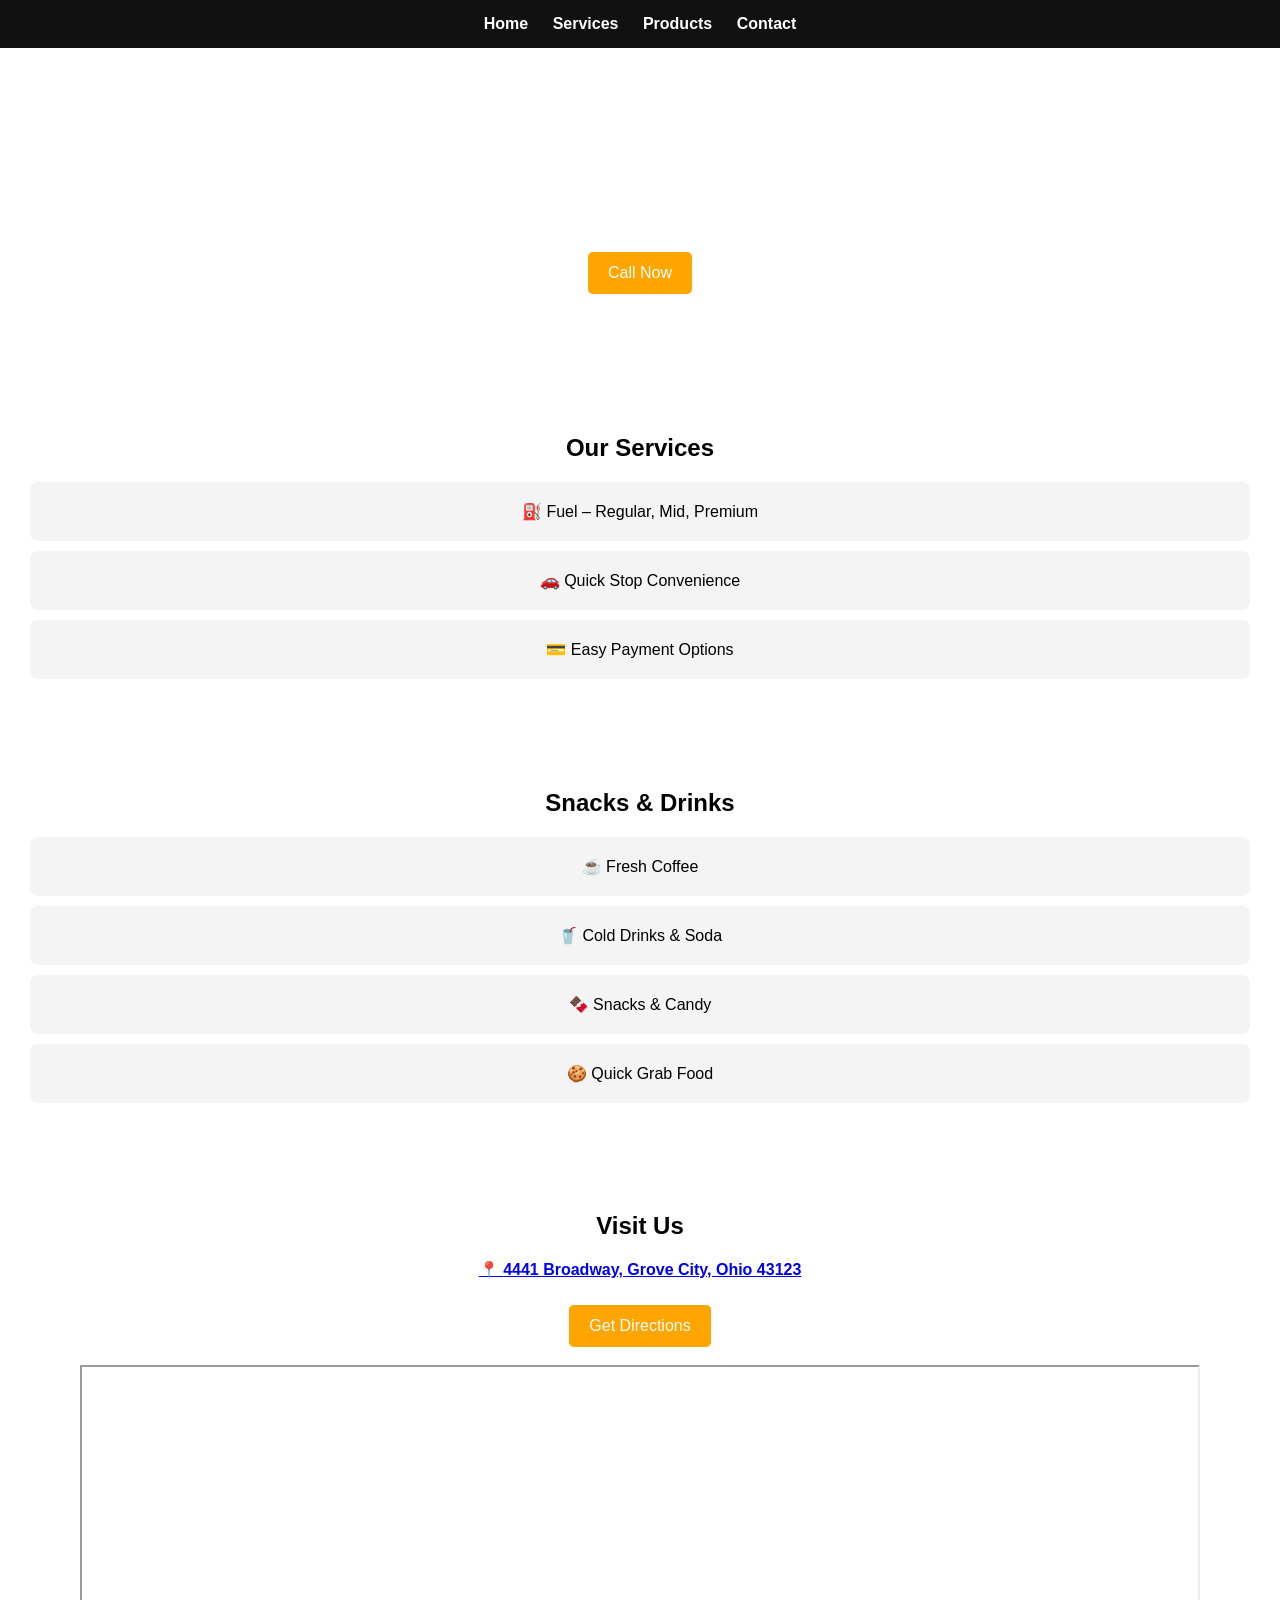
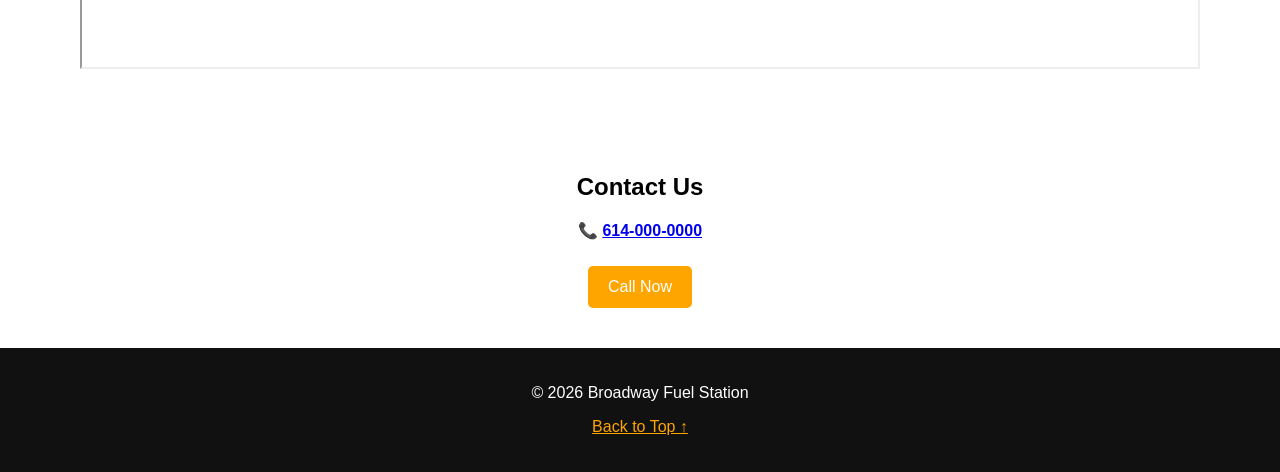
==== commit 681f4091: "Update index.html" ====
--- a/index.html
+++ b/index.html
@@ -1,93 +1,145 @@
 <!DOCTYPE html>
 <html lang="en">
 <head>
-  <meta charset="UTF-8" />
-  <meta name="viewport" content="width=device-width, initial-scale=1.0" />
-  <title>Safe Nepal Guide</title>
-  <link rel="stylesheet" href="style.css" />
+<meta charset="UTF-8">
+<meta name="viewport" content="width=device-width, initial-scale=1.0">
+
+<title>Broadway Fuel Station | Gas Station in Grove City Ohio</title>
+
+<meta name="description" content="Broadway Fuel Station in Grove City Ohio offers gas, snacks, coffee, and quick service. Visit us at 4441 Broadway for fuel and convenience.">
+
+<style>
+html { scroll-behavior: smooth; }
+
+body { margin:0; font-family: Arial; }
+
+nav {
+  background:#111;
+  padding:15px;
+  text-align:center;
+}
+
+nav a {
+  color:white;
+  margin:10px;
+  text-decoration:none;
+  font-weight:bold;
+}
+
+header {
+  background:url('https://images.unsplash.com/photo-1556745757-8d76bdb6984b') no-repeat center/cover;
+  color:white;
+  padding:80px 20px;
+  text-align:center;
+}
+
+section {
+  padding:40px 20px;
+  text-align:center;
+}
+
+.btn {
+  background:orange;
+  color:white;
+  padding:12px 20px;
+  text-decoration:none;
+  display:inline-block;
+  margin-top:10px;
+  border-radius:5px;
+}
+
+.card {
+  background:#f4f4f4;
+  margin:10px;
+  padding:20px;
+  border-radius:8px;
+}
+
+footer {
+  background:#111;
+  color:white;
+  text-align:center;
+  padding:20px;
+}
+</style>
 </head>
+
 <body>
-  <header class="hero">
-    <nav class="navbar">
-      <div class="logo">Safe Nepal Guide</div>
-      <div class="nav-links">
-        <a href="#about">About</a>
-        <a href="#places">Places</a>
-        <a href="#food">Food</a>
-        <a href="#contact">Contact</a>
-      </div>
-    </nav>
 
-    <div class="hero-content">
-      <h1>Discover the Beauty of Nepal</h1>
-      <p>Explore mountains, culture, food, and travel experiences across Nepal.</p>
-      <a class="btn" href="#places">Explore Now</a>
-    </div>
-  </header>
+<!-- NAV -->
+<nav>
+  <a href="#home">Home</a>
+  <a href="#services">Services</a>
+  <a href="#products">Products</a>
+  <a href="#contact">Contact</a>
+</nav>
 
-  <section id="about" class="section">
-    <h2>About Nepal</h2>
-    <p>
-      Nepal is home to the Himalayas, peaceful villages, rich traditions, and warm hospitality.
-      From Kathmandu to Pokhara, from Chitwan to Jhapa, every place has its own story.
-    </p>
-  </section>
+<!-- HERO -->
+<header id="home">
+  <h1><b>Broadway Fuel Station</b></h1>
+  <p>Gas • Snacks • Coffee • Open Daily in Grove City</p>
+  <a class="btn" href="tel:6140000000">Call Now</a>
+</header>
 
-  <section id="places" class="section dark">
-    <h2>Popular Places</h2>
-    <div class="card-container">
-      <div class="card">
-        <h3>Kathmandu</h3>
-        <p>Historic temples, busy streets, culture, and city life.</p>
-      </div>
-      <div class="card">
-        <h3>Pokhara</h3>
-        <p>Lakes, mountains, peaceful views, and adventure travel.</p>
-      </div>
-      <div class="card">
-        <h3>Chitwan</h3>
-        <p>Wildlife, jungle safari, nature, and family fun.</p>
-      </div>
-    </div>
-  </section>
+<!-- SERVICES -->
+<section id="services">
+  <h2><b>Our Services</b></h2>
 
-  <section id="food" class="section">
-    <h2>Nepali Food</h2>
-    <p>
-      Taste momos, dal bhat, sekuwa, sel roti, gundruk, and many more delicious local foods.
-      Add your own restaurant and street food favorites here.
-    </p>
-    <ul class="food-list">
-      <li>Momos</li>
-      <li>Dal Bhat</li>
-      <li>Sekuwa</li>
-      <li>Sel Roti</li>
-      <li>Newari Food</li>
-    </ul>
-  </section>
+  <div class="card">⛽ Fuel – Regular, Mid, Premium</div>
+  <div class="card">🚗 Quick Stop Convenience</div>
+  <div class="card">💳 Easy Payment Options</div>
 
-  <section class="section dark">
-    <h2>Travel Tips</h2>
-    <p>
-      Plan your trip early, choose trusted hotels, explore safely, and enjoy the beauty of Nepal with respect and care.
-    </p>
-  </section>
+</section>
 
-  <section id="contact" class="section">
-    <h2>Contact</h2>
-    <p>Email: info@safenepalguide.com</p>
-    <p>Follow us for updates, guides, and travel ideas.</p>
-    <a class="btn" href="https://www.google.com" target="_blank">Visit Google</a>
-  </section>
+<!-- PRODUCTS -->
+<section id="products">
+  <h2><b>Snacks & Drinks</b></h2>
 
-  <footer>
-    <p>© 2026 Safe Nepal Guide. All rights reserved.</p>
-  </footer>
+  <div class="card">☕ Fresh Coffee</div>
+  <div class="card">🥤 Cold Drinks & Soda</div>
+  <div class="card">🍫 Snacks & Candy</div>
+  <div class="card">🍪 Quick Grab Food</div>
 
-  <script src="script.js"></script>
+</section>
+
+<!-- LOCATION -->
+<section>
+  <h2><b>Visit Us</b></h2>
+
+  <p>
+    <a href="https://www.google.com/maps?q=4441+Broadway+Grove+City+Ohio" target="_blank">
+      📍 <b>4441 Broadway, Grove City, Ohio 43123</b>
+    </a>
+  </p>
+
+  <a class="btn" href="https://www.google.com/maps?q=4441+Broadway+Grove+City+Ohio" target="_blank">
+    Get Directions
+  </a>
+
+  <br><br>
+
+  <iframe
+    src="https://maps.google.com/maps?q=4441%20Broadway%20Grove%20City%20Ohio&t=&z=13&ie=UTF8&iwloc=&output=embed"
+    width="90%" height="300">
+  </iframe>
+
+</section>
+
+<!-- CONTACT -->
+<section id="contact">
+  <h2><b>Contact Us</b></h2>
+
+  <p>📞 <a href="tel:6140000000"><b>614-000-0000</b></a></p>
+
+  <a class="btn" href="tel:6140000000">Call Now</a>
+
+</section>
+
+<!-- FOOTER -->
+<footer>
+  <p>© 2026 Broadway Fuel Station</p>
+  <p><a href="#home" style="color:orange;">Back to Top ↑</a></p>
+</footer>
+
 </body>
 </html>
-<footer>
-  <p>© 2026 Safe Nepal Guide. All rights reserved.</p>
-  <p>Website built by Bhim Bhandari</p>
-</footer>
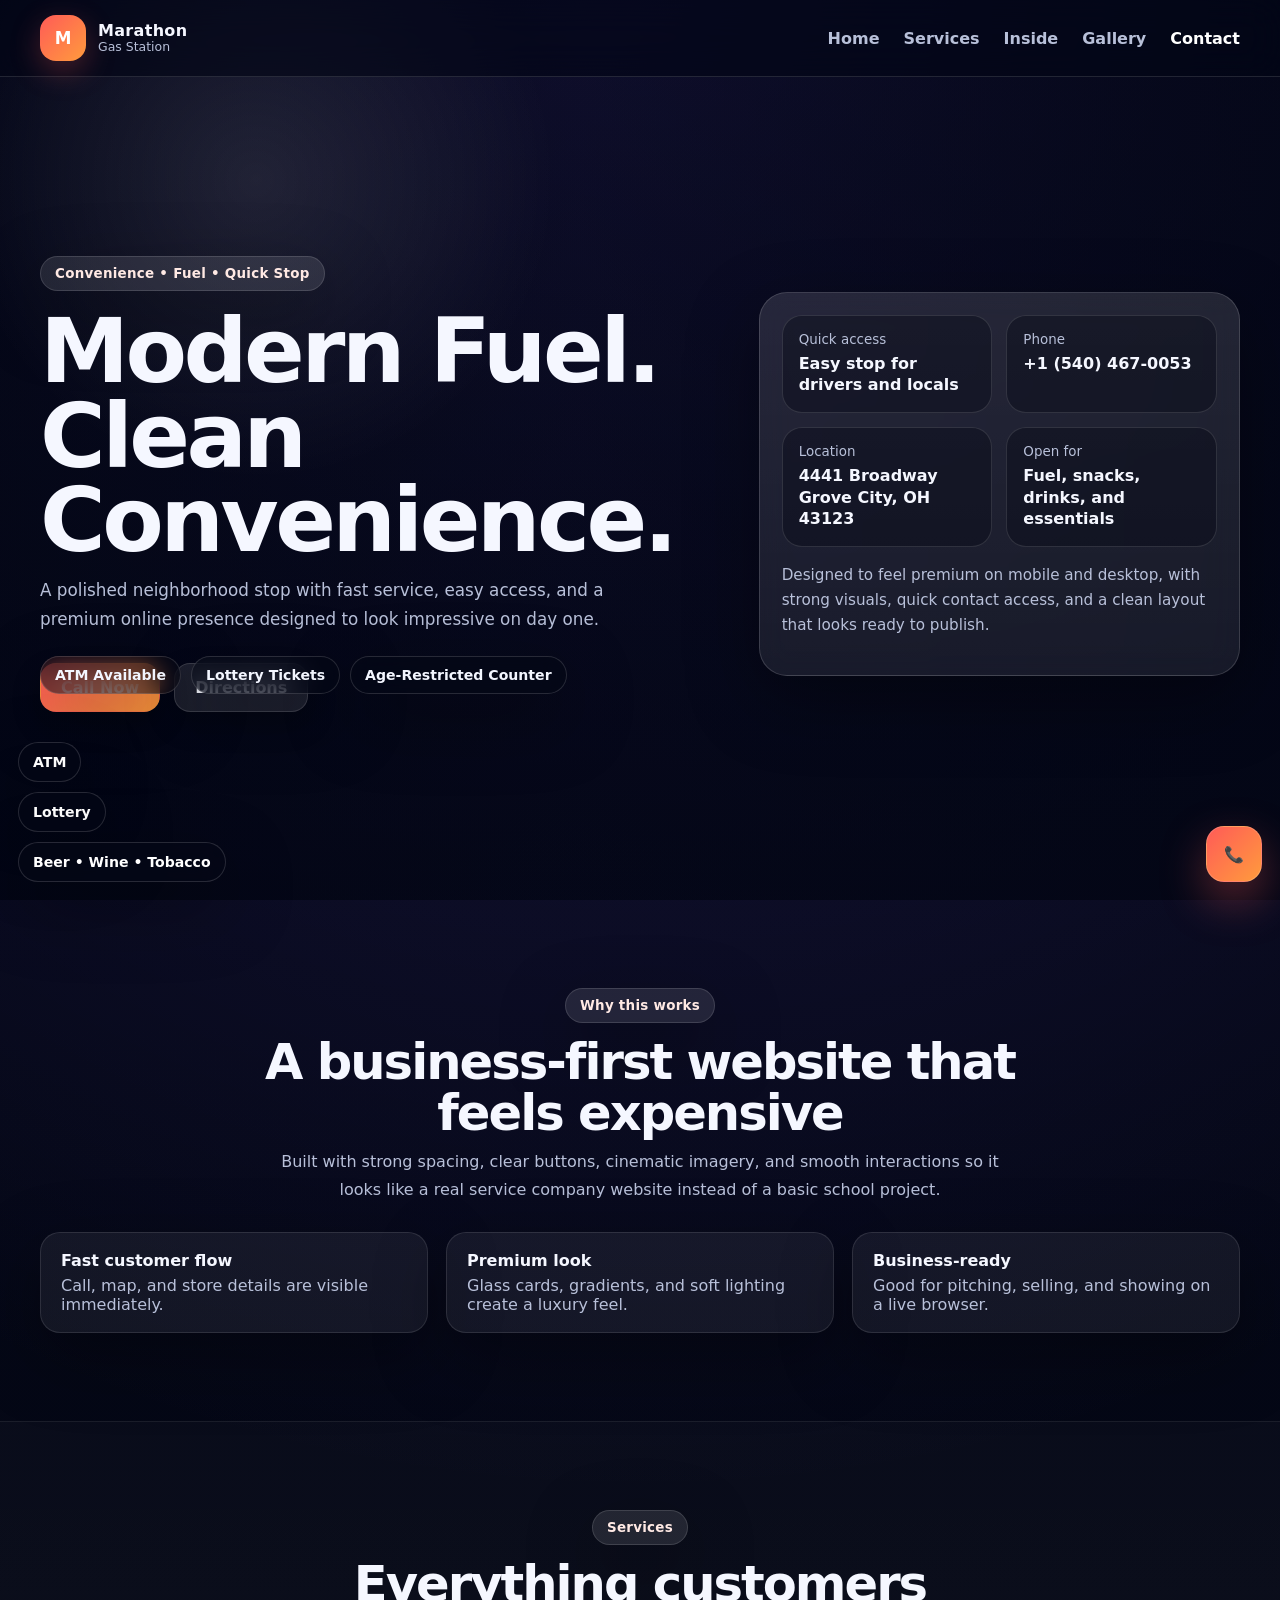
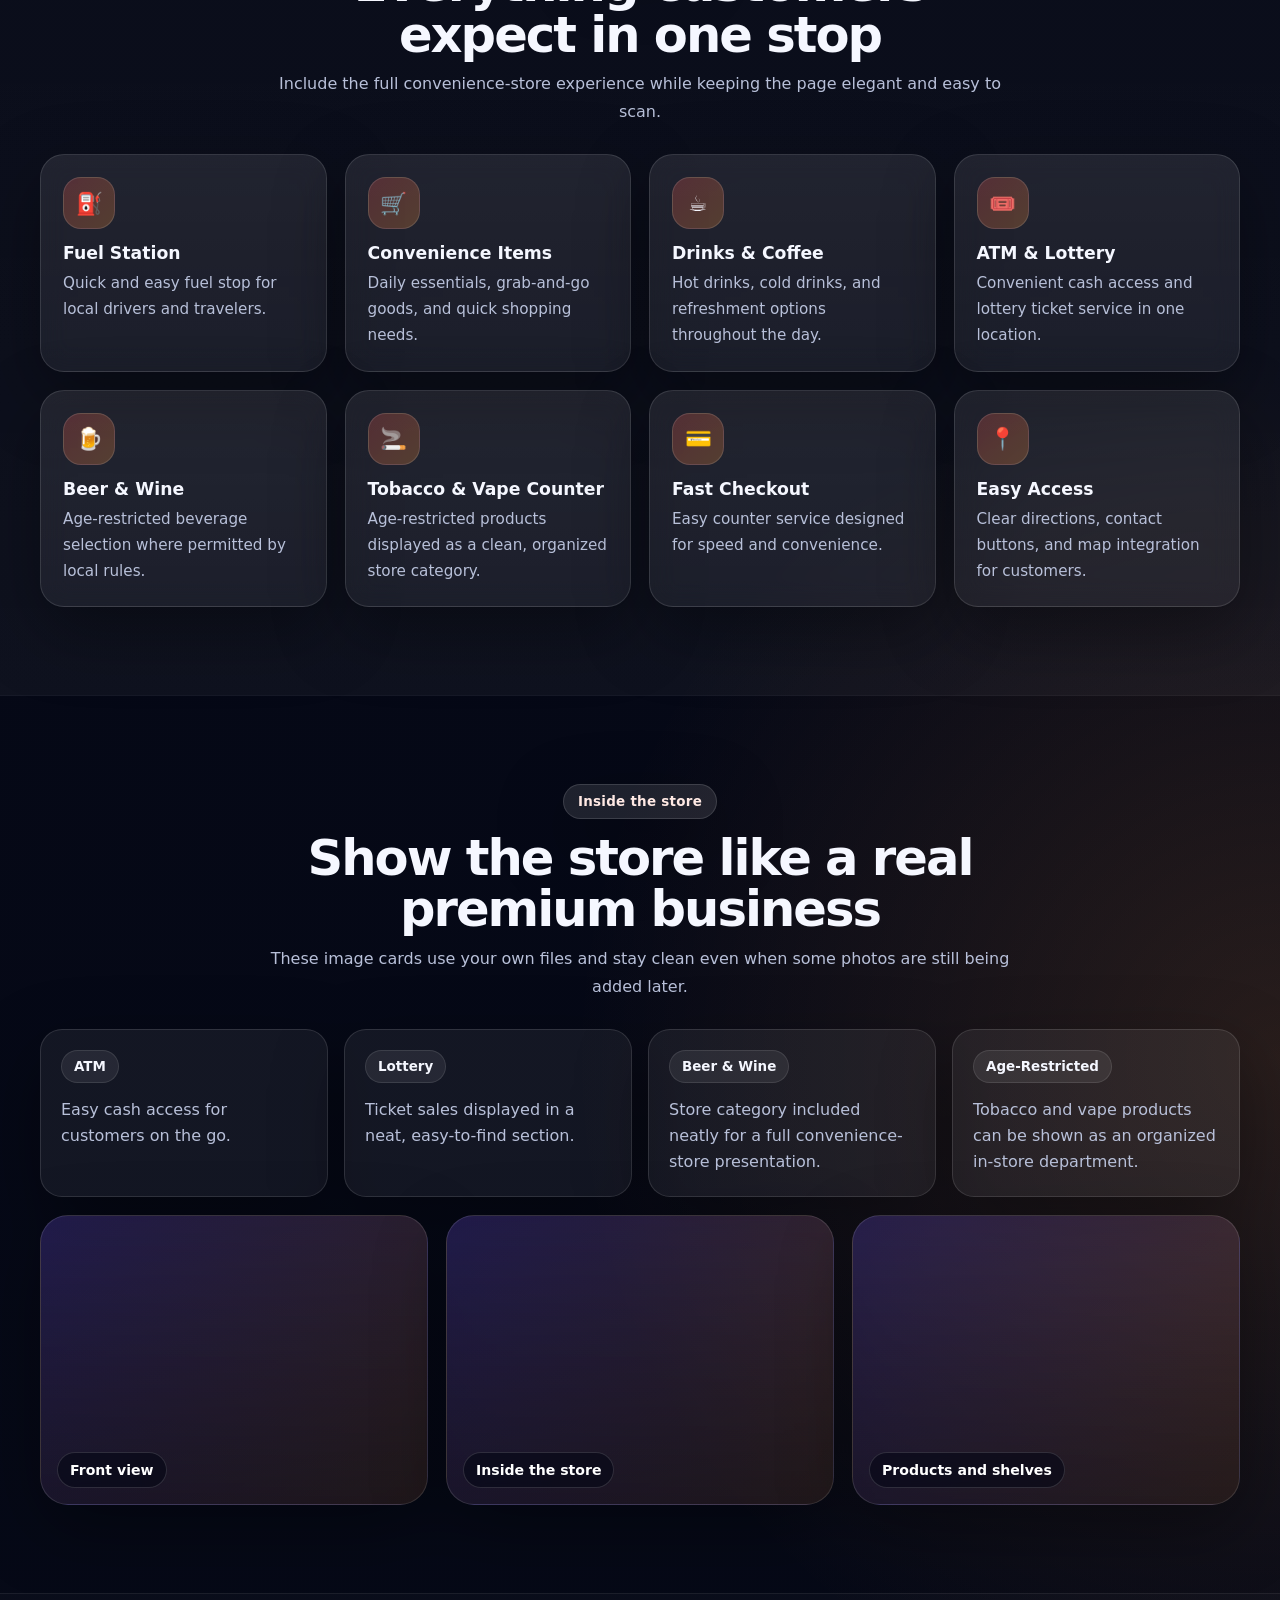
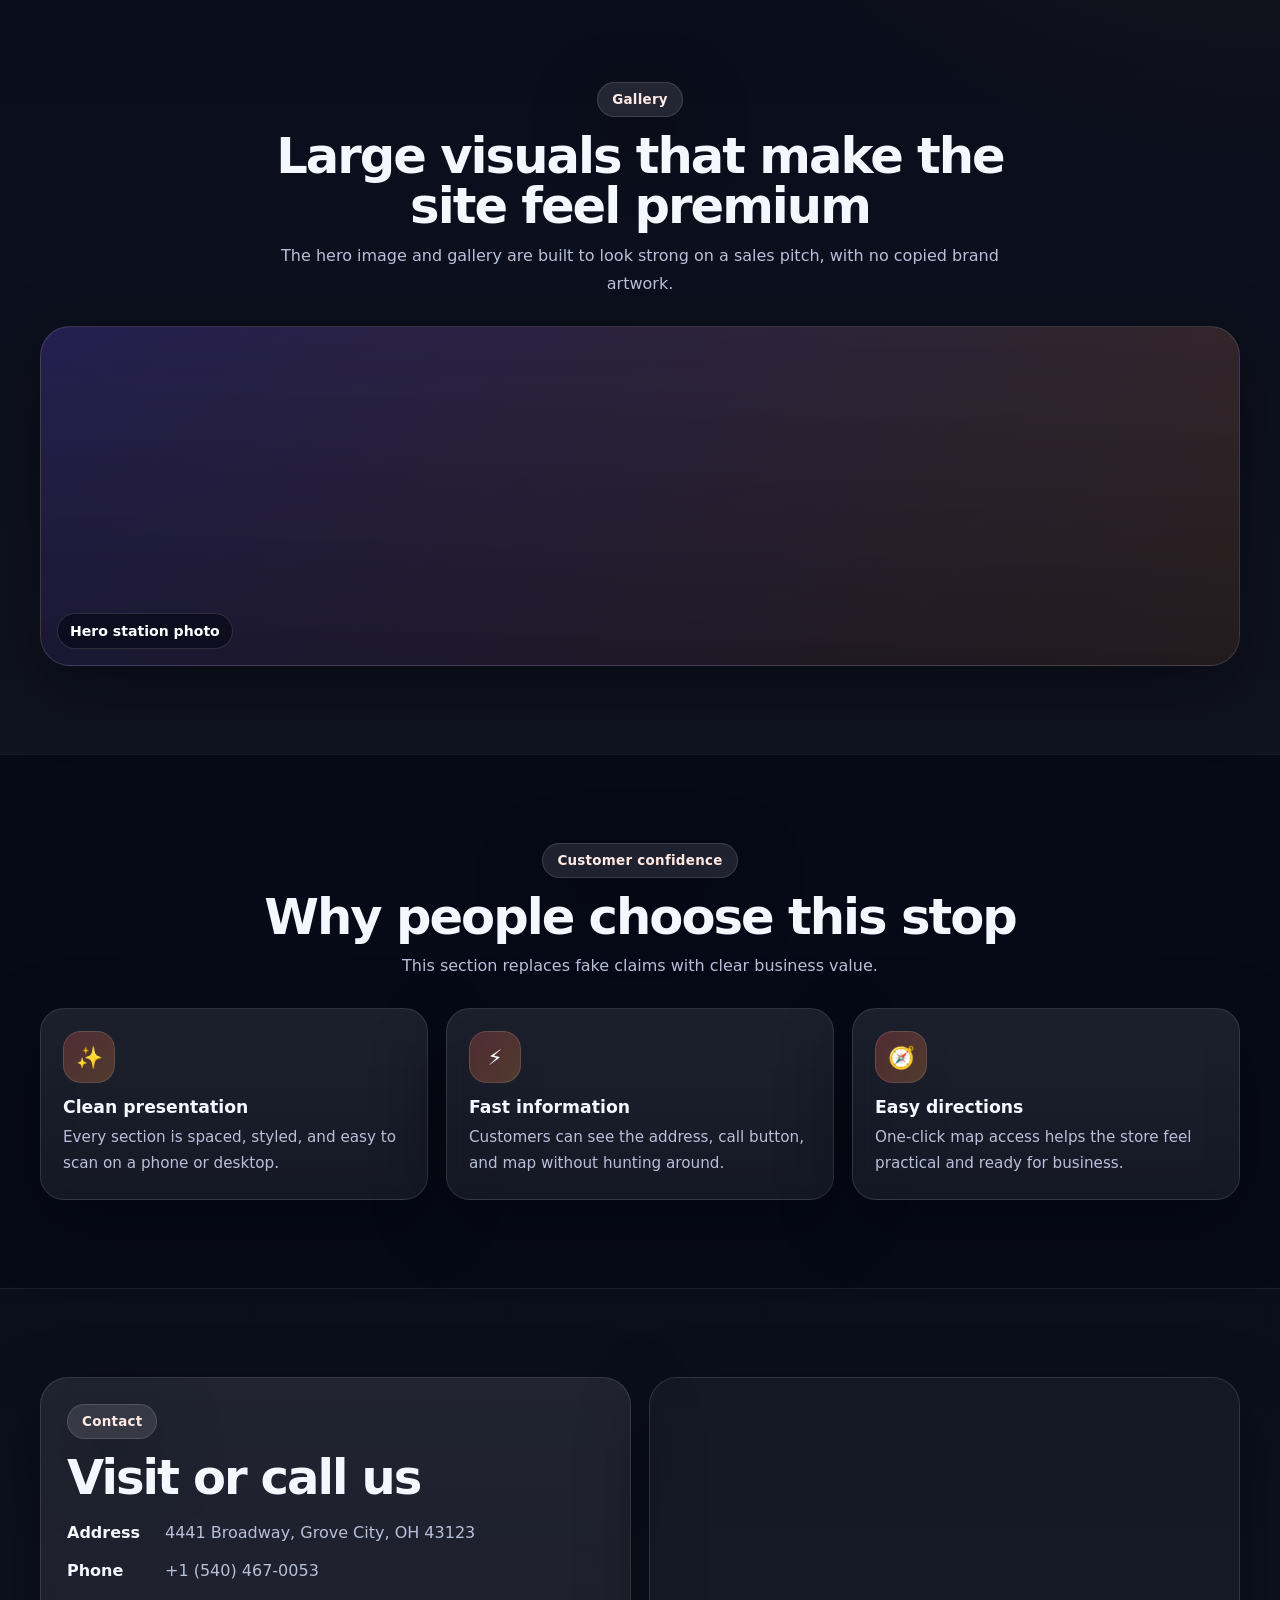
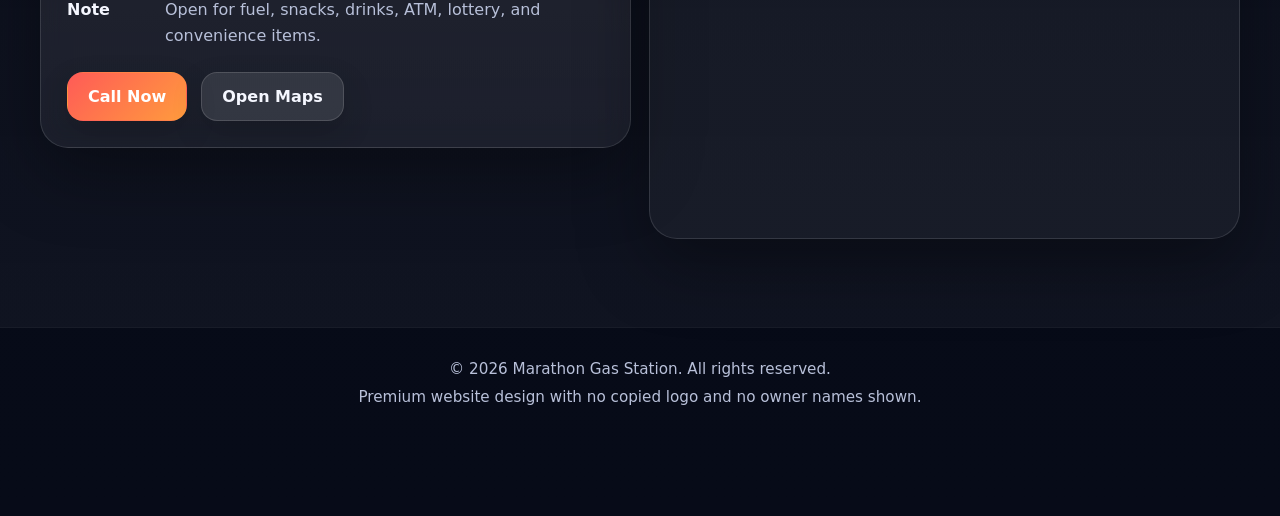
==== commit 10c3f9ba: "Update index.html" ====
--- a/index.html
+++ b/index.html
@@ -1,145 +1,986 @@
 <!DOCTYPE html>
 <html lang="en">
 <head>
-<meta charset="UTF-8">
-<meta name="viewport" content="width=device-width, initial-scale=1.0">
-
-<title>Broadway Fuel Station | Gas Station in Grove City Ohio</title>
-
-<meta name="description" content="Broadway Fuel Station in Grove City Ohio offers gas, snacks, coffee, and quick service. Visit us at 4441 Broadway for fuel and convenience.">
-
-<style>
-html { scroll-behavior: smooth; }
-
-body { margin:0; font-family: Arial; }
-
-nav {
-  background:#111;
-  padding:15px;
-  text-align:center;
-}
-
-nav a {
-  color:white;
-  margin:10px;
-  text-decoration:none;
-  font-weight:bold;
-}
-
-header {
-  background:url('https://images.unsplash.com/photo-1556745757-8d76bdb6984b') no-repeat center/cover;
-  color:white;
-  padding:80px 20px;
-  text-align:center;
-}
-
-section {
-  padding:40px 20px;
-  text-align:center;
-}
-
-.btn {
-  background:orange;
-  color:white;
-  padding:12px 20px;
-  text-decoration:none;
-  display:inline-block;
-  margin-top:10px;
-  border-radius:5px;
-}
-
-.card {
-  background:#f4f4f4;
-  margin:10px;
-  padding:20px;
-  border-radius:8px;
-}
-
-footer {
-  background:#111;
-  color:white;
-  text-align:center;
-  padding:20px;
-}
-</style>
+  <meta charset="UTF-8" />
+  <meta name="viewport" content="width=device-width, initial-scale=1.0" />
+  <title>Marathon Gas Station | Grove City, OH</title>
+  <meta name="description" content="Marathon Gas Station at 4441 Broadway, Grove City, OH 43123. Fuel, snacks, drinks, ATM, lottery, and convenience items with fast customer service." />
+
+  <style>
+    :root{
+      --bg:#050816;
+      --bg2:#0b1022;
+      --card:rgba(255,255,255,.08);
+      --card2:rgba(255,255,255,.12);
+      --line:rgba(255,255,255,.12);
+      --text:#f5f7ff;
+      --muted:#b8c0d9;
+      --accent:#ff5b57;
+      --accent2:#ff9b3d;
+      --accent3:#7c5cff;
+      --shadow:0 24px 70px rgba(0,0,0,.35);
+      --radius:24px;
+      --max:1200px;
+    }
+
+    *{box-sizing:border-box}
+    html{scroll-behavior:smooth}
+    body{
+      margin:0;
+      background:
+        radial-gradient(circle at top, rgba(124,92,255,.18), transparent 28%),
+        radial-gradient(circle at right, rgba(255,155,61,.14), transparent 24%),
+        linear-gradient(180deg, #030615 0%, #050816 38%, #070b18 100%);
+      color:var(--text);
+      font-family: Inter, system-ui, -apple-system, BlinkMacSystemFont, "Segoe UI", sans-serif;
+      overflow-x:hidden;
+    }
+    a{color:inherit;text-decoration:none}
+    img{max-width:100%;display:block}
+
+    .container{
+      width:min(calc(100% - 32px), var(--max));
+      margin:0 auto;
+    }
+
+    .header{
+      position:fixed;
+      top:0;
+      left:0;
+      right:0;
+      z-index:50;
+      backdrop-filter: blur(18px);
+      background: rgba(3,6,21,.62);
+      border-bottom:1px solid var(--line);
+    }
+    .nav{
+      min-height:76px;
+      display:flex;
+      align-items:center;
+      justify-content:space-between;
+      gap:16px;
+    }
+    .brand{
+      display:flex;
+      align-items:center;
+      gap:12px;
+      min-width:0;
+    }
+    .brand-mark{
+      width:46px;height:46px;
+      border-radius:16px;
+      background: linear-gradient(135deg, var(--accent), var(--accent2));
+      box-shadow: 0 10px 30px rgba(255,91,87,.28);
+      display:grid;place-items:center;
+      flex:0 0 auto;
+    }
+    .brand-mark span{
+      font-weight:900;
+      font-size:1.05rem;
+      color:white;
+      line-height:1;
+    }
+    .brand-copy{
+      display:flex;
+      flex-direction:column;
+      line-height:1.05;
+      min-width:0;
+    }
+    .brand-copy strong{
+      font-size:1rem;
+      letter-spacing:.02em;
+      white-space:nowrap;
+    }
+    .brand-copy small{
+      color:var(--muted);
+      font-size:.78rem;
+      white-space:nowrap;
+    }
+
+    .menu-btn{
+      display:none;
+      border:1px solid var(--line);
+      background:rgba(255,255,255,.06);
+      color:var(--text);
+      border-radius:14px;
+      padding:10px 14px;
+      font-size:1.1rem;
+    }
+
+    .nav-links{
+      display:flex;
+      align-items:center;
+      gap:24px;
+    }
+    .nav-links a{
+      color:var(--muted);
+      font-weight:600;
+      transition:.2s ease;
+    }
+    .nav-links a:hover,
+    .nav-links a.active{
+      color:white;
+    }
+
+    .hero{
+      position:relative;
+      min-height:100svh;
+      display:flex;
+      align-items:center;
+      padding:116px 0 48px;
+      background:
+        linear-gradient(180deg, rgba(3,6,21,.22), rgba(3,6,21,.76)),
+        url('hero-station.jpg') center/cover no-repeat;
+    }
+    .hero::before{
+      content:"";
+      position:absolute;
+      inset:0;
+      background:
+        radial-gradient(circle at 20% 20%, rgba(255,255,255,.10), transparent 24%),
+        linear-gradient(90deg, rgba(3,6,21,.70) 0%, rgba(3,6,21,.28) 45%, rgba(3,6,21,.72) 100%);
+      pointer-events:none;
+    }
+    .hero-inner{
+      position:relative;
+      z-index:1;
+      display:grid;
+      grid-template-columns: 1.18fr .82fr;
+      gap:26px;
+      align-items:center;
+    }
+    .eyebrow{
+      display:inline-flex;
+      align-items:center;
+      gap:8px;
+      padding:9px 14px;
+      border-radius:999px;
+      background:rgba(255,255,255,.10);
+      border:1px solid rgba(255,255,255,.13);
+      color:#ffe9e4;
+      font-size:.84rem;
+      font-weight:700;
+      letter-spacing:.02em;
+      box-shadow: var(--shadow);
+    }
+    .hero h1{
+      margin:18px 0 14px;
+      font-size:clamp(2.9rem, 7vw, 5.6rem);
+      line-height:.94;
+      letter-spacing:-.04em;
+      max-width:10ch;
+      text-wrap:balance;
+    }
+    .hero p.lead{
+      margin:0;
+      max-width:58ch;
+      color:var(--muted);
+      line-height:1.75;
+      font-size:1.05rem;
+    }
+    .hero-actions{
+      display:flex;
+      flex-wrap:wrap;
+      gap:14px;
+      margin-top:28px;
+    }
+    .btn{
+      display:inline-flex;
+      align-items:center;
+      justify-content:center;
+      gap:10px;
+      border-radius:16px;
+      padding:14px 20px;
+      font-weight:800;
+      border:1px solid transparent;
+      transition:.22s ease;
+      box-shadow: 0 12px 30px rgba(0,0,0,.18);
+    }
+    .btn:hover{transform:translateY(-1px);filter:saturate(1.05)}
+    .btn.primary{
+      background:linear-gradient(135deg, var(--accent), var(--accent2));
+      color:white;
+    }
+    .btn.secondary{
+      background:rgba(255,255,255,.10);
+      border-color:rgba(255,255,255,.14);
+      color:var(--text);
+    }
+
+    .hero-info{
+      background:linear-gradient(180deg, rgba(255,255,255,.12), rgba(255,255,255,.08));
+      border:1px solid rgba(255,255,255,.15);
+      border-radius:28px;
+      padding:22px;
+      box-shadow:var(--shadow);
+      backdrop-filter: blur(16px);
+    }
+    .hero-info-top{
+      display:grid;
+      grid-template-columns:1fr 1fr;
+      gap:14px;
+    }
+    .mini-card{
+      background:rgba(5,8,22,.40);
+      border:1px solid rgba(255,255,255,.12);
+      border-radius:20px;
+      padding:16px;
+    }
+    .mini-card span{
+      display:block;
+      color:var(--muted);
+      font-size:.84rem;
+      margin-bottom:6px;
+    }
+    .mini-card strong{
+      font-size:1rem;
+      line-height:1.35;
+    }
+    .hero-info .note{
+      margin-top:16px;
+      color:var(--muted);
+      font-size:.95rem;
+      line-height:1.65;
+    }
+
+    .hero-badges{
+      position:absolute;
+      left:0;
+      bottom:18px;
+      z-index:1;
+      display:flex;
+      flex-wrap:wrap;
+      gap:10px;
+      padding-left:0;
+      margin:0;
+      list-style:none;
+    }
+    .hero-badges li{
+      padding:10px 14px;
+      border-radius:999px;
+      background:rgba(5,8,22,.54);
+      border:1px solid rgba(255,255,255,.14);
+      backdrop-filter: blur(12px);
+      color:#f3f6ff;
+      font-size:.88rem;
+      font-weight:700;
+      box-shadow:var(--shadow);
+    }
+
+    .section{
+      padding:88px 0;
+      position:relative;
+    }
+    .section.alt{
+      background:linear-gradient(180deg, rgba(255,255,255,.02), rgba(255,255,255,.04));
+      border-top:1px solid rgba(255,255,255,.05);
+      border-bottom:1px solid rgba(255,255,255,.05);
+    }
+    .section-head{
+      max-width:760px;
+      margin:0 auto 28px;
+      text-align:center;
+    }
+    .section-head h2{
+      margin:14px 0 10px;
+      font-size:clamp(1.9rem, 4vw, 3.1rem);
+      letter-spacing:-.04em;
+      line-height:1.02;
+    }
+    .section-head p{
+      margin:0;
+      color:var(--muted);
+      line-height:1.75;
+    }
+
+    .grid{
+      display:grid;
+      gap:18px;
+    }
+    .grid.four{
+      grid-template-columns:repeat(4, 1fr);
+    }
+    .grid.three{
+      grid-template-columns:repeat(3, 1fr);
+    }
+    .grid.two{
+      grid-template-columns:repeat(2, 1fr);
+    }
+
+    .card{
+      background:linear-gradient(180deg, rgba(255,255,255,.09), rgba(255,255,255,.06));
+      border:1px solid rgba(255,255,255,.12);
+      border-radius:var(--radius);
+      padding:22px;
+      box-shadow:var(--shadow);
+      backdrop-filter: blur(14px);
+      transition:transform .25s ease, border-color .25s ease, box-shadow .25s ease;
+    }
+    .card:hover{
+      transform:translateY(-6px);
+      border-color:rgba(255,255,255,.22);
+      box-shadow:0 26px 70px rgba(0,0,0,.42);
+    }
+    .card .icon{
+      width:52px;height:52px;
+      border-radius:18px;
+      display:grid;
+      place-items:center;
+      background:linear-gradient(135deg, rgba(255,91,87,.24), rgba(255,155,61,.24));
+      border:1px solid rgba(255,255,255,.12);
+      margin-bottom:14px;
+      font-size:1.35rem;
+    }
+    .card h3{
+      margin:0 0 8px;
+      font-size:1.08rem;
+    }
+    .card p{
+      margin:0;
+      color:var(--muted);
+      line-height:1.7;
+      font-size:.95rem;
+    }
+
+    .highlight-strip{
+      display:grid;
+      grid-template-columns:repeat(3, 1fr);
+      gap:18px;
+      margin-top:24px;
+    }
+    .highlight{
+      padding:18px 20px;
+      background:rgba(255,255,255,.06);
+      border:1px solid rgba(255,255,255,.11);
+      border-radius:20px;
+      color:var(--muted);
+      box-shadow:var(--shadow);
+    }
+    .highlight strong{
+      display:block;
+      color:var(--text);
+      margin-bottom:6px;
+      font-size:1rem;
+    }
+
+    .amenities{
+      display:grid;
+      grid-template-columns: repeat(4, 1fr);
+      gap:16px;
+    }
+    .amenity{
+      padding:20px;
+      border-radius:22px;
+      background:rgba(255,255,255,.06);
+      border:1px solid rgba(255,255,255,.12);
+      box-shadow:var(--shadow);
+      min-height:142px;
+    }
+    .amenity .label{
+      display:inline-flex;
+      align-items:center;
+      gap:8px;
+      padding:8px 12px;
+      border-radius:999px;
+      background:rgba(255,255,255,.08);
+      border:1px solid rgba(255,255,255,.10);
+      font-size:.84rem;
+      font-weight:800;
+      margin-bottom:14px;
+    }
+    .amenity p{
+      margin:0;
+      color:var(--muted);
+      line-height:1.65;
+    }
+
+    .gallery{
+      display:grid;
+      grid-template-columns:repeat(3, 1fr);
+      gap:18px;
+    }
+    .photo{
+      position:relative;
+      overflow:hidden;
+      border-radius:28px;
+      min-height:290px;
+      background:
+        linear-gradient(180deg, rgba(3,6,21,.10), rgba(3,6,21,.46)),
+        linear-gradient(135deg, rgba(124,92,255,.26), rgba(255,155,61,.20));
+      border:1px solid rgba(255,255,255,.12);
+      box-shadow:var(--shadow);
+    }
+    .photo::before{
+      content:"";
+      position:absolute;
+      inset:0;
+      background-size:cover;
+      background-position:center;
+      transition:transform .45s ease;
+      transform:scale(1.01);
+      filter:saturate(1.08) contrast(1.03);
+    }
+    .photo:hover::before{transform:scale(1.06)}
+    .photo .tag{
+      position:absolute;
+      left:16px;
+      bottom:16px;
+      padding:9px 12px;
+      border-radius:999px;
+      background:rgba(5,8,22,.62);
+      border:1px solid rgba(255,255,255,.14);
+      color:white;
+      font-size:.88rem;
+      font-weight:800;
+      backdrop-filter: blur(10px);
+    }
+
+    .photo.hero::before{background-image:url('hero-station.jpg')}
+    .photo.front::before{background-image:url('front-view.jpg')}
+    .photo.inside::before{background-image:url('inside-store.jpg')}
+    .photo.shelves::before{background-image:url('shelves.jpg')}
+
+    .split{
+      display:grid;
+      grid-template-columns: 1fr 1fr;
+      gap:18px;
+      align-items:start;
+    }
+    .contact-box{
+      background:linear-gradient(180deg, rgba(255,255,255,.09), rgba(255,255,255,.06));
+      border:1px solid rgba(255,255,255,.12);
+      border-radius:28px;
+      padding:26px;
+      box-shadow:var(--shadow);
+      backdrop-filter: blur(12px);
+    }
+    .contact-box h3{
+      margin:0 0 14px;
+      font-size:1.2rem;
+    }
+    .contact-row{
+      display:grid;
+      gap:12px;
+      margin-top:18px;
+    }
+    .contact-line{
+      display:flex;
+      gap:12px;
+      align-items:flex-start;
+      color:var(--muted);
+      line-height:1.65;
+    }
+    .contact-line strong{
+      color:var(--text);
+      min-width:86px;
+    }
+
+    .map-wrap{
+      border-radius:28px;
+      overflow:hidden;
+      border:1px solid rgba(255,255,255,.12);
+      box-shadow:var(--shadow);
+      background:rgba(255,255,255,.04);
+      min-height:460px;
+    }
+    .map-wrap iframe{
+      width:100%;
+      height:100%;
+      min-height:460px;
+      border:0;
+      display:block;
+    }
+
+    .why{
+      display:grid;
+      grid-template-columns: repeat(3, 1fr);
+      gap:18px;
+    }
+    .why .card{
+      min-height:184px;
+    }
+
+    .footer{
+      padding:32px 0 110px;
+      color:var(--muted);
+      text-align:center;
+      font-size:.95rem;
+    }
+    .footer a{
+      color:white;
+      text-decoration:underline;
+      text-underline-offset:3px;
+    }
+
+    .floating-call{
+      position:fixed;
+      right:18px;
+      bottom:18px;
+      width:56px;
+      height:56px;
+      border-radius:18px;
+      display:grid;
+      place-items:center;
+      background:linear-gradient(135deg, var(--accent), var(--accent2));
+      color:white;
+      box-shadow:0 18px 45px rgba(255,91,87,.36);
+      z-index:60;
+      border:1px solid rgba(255,255,255,.16);
+    }
+
+    .floating-stack{
+      position:fixed;
+      left:18px;
+      bottom:18px;
+      z-index:60;
+      display:flex;
+      flex-direction:column;
+      gap:10px;
+    }
+    .floating-chip{
+      display:inline-flex;
+      align-items:center;
+      gap:8px;
+      padding:11px 14px;
+      border-radius:999px;
+      background:rgba(5,8,22,.74);
+      border:1px solid rgba(255,255,255,.14);
+      backdrop-filter: blur(14px);
+      color:white;
+      box-shadow:var(--shadow);
+      font-size:.88rem;
+      font-weight:800;
+      width:max-content;
+    }
+
+    .reveal{
+      opacity:0;
+      transform:translateY(18px);
+      transition:opacity .75s ease, transform .75s ease;
+    }
+    .reveal.visible{
+      opacity:1;
+      transform:translateY(0);
+    }
+
+    @media (max-width: 1080px){
+      .hero-inner,
+      .split,
+      .grid.four,
+      .grid.three,
+      .amenities,
+      .gallery,
+      .why,
+      .highlight-strip{
+        grid-template-columns:1fr 1fr;
+      }
+      .grid.four{grid-template-columns:repeat(2,1fr)}
+      .grid.three{grid-template-columns:repeat(2,1fr)}
+      .amenities{grid-template-columns:repeat(2,1fr)}
+      .gallery{grid-template-columns:repeat(2,1fr)}
+      .why{grid-template-columns:repeat(2,1fr)}
+      .hero{
+        padding-top:110px;
+      }
+      .hero h1{max-width:12ch}
+      .hero-badges{position:static;margin-top:18px}
+    }
+
+    @media (max-width: 760px){
+      .menu-btn{display:inline-flex}
+      .nav-links{
+        position:absolute;
+        top:76px;
+        left:16px;
+        right:16px;
+        display:none;
+        flex-direction:column;
+        gap:0;
+        background:rgba(3,6,21,.97);
+        border:1px solid rgba(255,255,255,.12);
+        border-radius:22px;
+        overflow:hidden;
+        box-shadow:var(--shadow);
+      }
+      .nav-links.open{display:flex}
+      .nav-links a{
+        width:100%;
+        padding:16px 18px;
+        border-bottom:1px solid rgba(255,255,255,.06);
+      }
+
+      .hero{
+        min-height:auto;
+        padding:112px 0 36px;
+      }
+      .hero-inner{
+        grid-template-columns:1fr;
+      }
+      .hero h1{
+        font-size:clamp(2.6rem, 13vw, 4rem);
+        max-width:none;
+      }
+      .hero-info-top,
+      .grid.four,
+      .grid.three,
+      .grid.two,
+      .amenities,
+      .gallery,
+      .why,
+      .highlight-strip{
+        grid-template-columns:1fr;
+      }
+      .photo,
+      .map-wrap,
+      .map-wrap iframe{
+        min-height:260px;
+      }
+      .floating-stack{
+        left:12px;
+        bottom:12px;
+      }
+      .floating-call{
+        right:12px;
+        bottom:12px;
+      }
+    }
+  </style>
 </head>
-
 <body>
-
-<!-- NAV -->
-<nav>
-  <a href="#home">Home</a>
-  <a href="#services">Services</a>
-  <a href="#products">Products</a>
-  <a href="#contact">Contact</a>
-</nav>
-
-<!-- HERO -->
-<header id="home">
-  <h1><b>Broadway Fuel Station</b></h1>
-  <p>Gas • Snacks • Coffee • Open Daily in Grove City</p>
-  <a class="btn" href="tel:6140000000">Call Now</a>
-</header>
-
-<!-- SERVICES -->
-<section id="services">
-  <h2><b>Our Services</b></h2>
-
-  <div class="card">⛽ Fuel – Regular, Mid, Premium</div>
-  <div class="card">🚗 Quick Stop Convenience</div>
-  <div class="card">💳 Easy Payment Options</div>
-
-</section>
-
-<!-- PRODUCTS -->
-<section id="products">
-  <h2><b>Snacks & Drinks</b></h2>
-
-  <div class="card">☕ Fresh Coffee</div>
-  <div class="card">🥤 Cold Drinks & Soda</div>
-  <div class="card">🍫 Snacks & Candy</div>
-  <div class="card">🍪 Quick Grab Food</div>
-
-</section>
-
-<!-- LOCATION -->
-<section>
-  <h2><b>Visit Us</b></h2>
-
-  <p>
-    <a href="https://www.google.com/maps?q=4441+Broadway+Grove+City+Ohio" target="_blank">
-      📍 <b>4441 Broadway, Grove City, Ohio 43123</b>
-    </a>
-  </p>
-
-  <a class="btn" href="https://www.google.com/maps?q=4441+Broadway+Grove+City+Ohio" target="_blank">
-    Get Directions
-  </a>
-
-  <br><br>
-
-  <iframe
-    src="https://maps.google.com/maps?q=4441%20Broadway%20Grove%20City%20Ohio&t=&z=13&ie=UTF8&iwloc=&output=embed"
-    width="90%" height="300">
-  </iframe>
-
-</section>
-
-<!-- CONTACT -->
-<section id="contact">
-  <h2><b>Contact Us</b></h2>
-
-  <p>📞 <a href="tel:6140000000"><b>614-000-0000</b></a></p>
-
-  <a class="btn" href="tel:6140000000">Call Now</a>
-
-</section>
-
-<!-- FOOTER -->
-<footer>
-  <p>© 2026 Broadway Fuel Station</p>
-  <p><a href="#home" style="color:orange;">Back to Top ↑</a></p>
-</footer>
-
+  <header class="header">
+    <div class="container nav">
+      <a class="brand" href="#home" aria-label="Marathon Gas Station home">
+        <div class="brand-mark" aria-hidden="true"><span>M</span></div>
+        <div class="brand-copy">
+          <strong>Marathon</strong>
+          <small>Gas Station</small>
+        </div>
+      </a>
+
+      <button class="menu-btn" id="menuBtn" aria-label="Toggle navigation" aria-expanded="false">☰</button>
+
+      <nav class="nav-links" id="navLinks">
+        <a href="#home">Home</a>
+        <a href="#services">Services</a>
+        <a href="#inside">Inside</a>
+        <a href="#gallery">Gallery</a>
+        <a href="#contact">Contact</a>
+      </nav>
+    </div>
+  </header>
+
+  <main id="home">
+    <section class="hero">
+      <div class="container hero-inner">
+        <div class="reveal">
+          <span class="eyebrow">Convenience • Fuel • Quick Stop</span>
+          <h1>Modern Fuel. Clean Convenience.</h1>
+          <p class="lead">
+            A polished neighborhood stop with fast service, easy access, and a premium online presence designed to look impressive on day one.
+          </p>
+
+          <div class="hero-actions">
+            <a class="btn primary" href="tel:+15404670053">Call Now</a>
+            <a class="btn secondary" href="#contact">Directions</a>
+          </div>
+
+          <ul class="hero-badges" aria-label="Store highlights">
+            <li>ATM Available</li>
+            <li>Lottery Tickets</li>
+            <li>Age-Restricted Counter</li>
+          </ul>
+        </div>
+
+        <aside class="hero-info reveal" aria-label="Business summary">
+          <div class="hero-info-top">
+            <div class="mini-card">
+              <span>Quick access</span>
+              <strong>Easy stop for drivers and locals</strong>
+            </div>
+            <div class="mini-card">
+              <span>Phone</span>
+              <strong>+1 (540) 467-0053</strong>
+            </div>
+            <div class="mini-card">
+              <span>Location</span>
+              <strong>4441 Broadway<br>Grove City, OH 43123</strong>
+            </div>
+            <div class="mini-card">
+              <span>Open for</span>
+              <strong>Fuel, snacks, drinks, and essentials</strong>
+            </div>
+          </div>
+          <p class="note">
+            Designed to feel premium on mobile and desktop, with strong visuals, quick contact access, and a clean layout that looks ready to publish.
+          </p>
+        </aside>
+      </div>
+    </section>
+
+    <section class="section">
+      <div class="container">
+        <div class="section-head reveal">
+          <span class="eyebrow">Why this works</span>
+          <h2>A business-first website that feels expensive</h2>
+          <p>Built with strong spacing, clear buttons, cinematic imagery, and smooth interactions so it looks like a real service company website instead of a basic school project.</p>
+        </div>
+
+        <div class="highlight-strip">
+          <div class="highlight reveal">
+            <strong>Fast customer flow</strong>
+            Call, map, and store details are visible immediately.
+          </div>
+          <div class="highlight reveal">
+            <strong>Premium look</strong>
+            Glass cards, gradients, and soft lighting create a luxury feel.
+          </div>
+          <div class="highlight reveal">
+            <strong>Business-ready</strong>
+            Good for pitching, selling, and showing on a live browser.
+          </div>
+        </div>
+      </div>
+    </section>
+
+    <section id="services" class="section alt">
+      <div class="container">
+        <div class="section-head reveal">
+          <span class="eyebrow">Services</span>
+          <h2>Everything customers expect in one stop</h2>
+          <p>Include the full convenience-store experience while keeping the page elegant and easy to scan.</p>
+        </div>
+
+        <div class="grid four">
+          <article class="card reveal">
+            <div class="icon">⛽</div>
+            <h3>Fuel Station</h3>
+            <p>Quick and easy fuel stop for local drivers and travelers.</p>
+          </article>
+          <article class="card reveal">
+            <div class="icon">🛒</div>
+            <h3>Convenience Items</h3>
+            <p>Daily essentials, grab-and-go goods, and quick shopping needs.</p>
+          </article>
+          <article class="card reveal">
+            <div class="icon">☕</div>
+            <h3>Drinks & Coffee</h3>
+            <p>Hot drinks, cold drinks, and refreshment options throughout the day.</p>
+          </article>
+          <article class="card reveal">
+            <div class="icon">🎟️</div>
+            <h3>ATM & Lottery</h3>
+            <p>Convenient cash access and lottery ticket service in one location.</p>
+          </article>
+          <article class="card reveal">
+            <div class="icon">🍺</div>
+            <h3>Beer & Wine</h3>
+            <p>Age-restricted beverage selection where permitted by local rules.</p>
+          </article>
+          <article class="card reveal">
+            <div class="icon">🚬</div>
+            <h3>Tobacco & Vape Counter</h3>
+            <p>Age-restricted products displayed as a clean, organized store category.</p>
+          </article>
+          <article class="card reveal">
+            <div class="icon">💳</div>
+            <h3>Fast Checkout</h3>
+            <p>Easy counter service designed for speed and convenience.</p>
+          </article>
+          <article class="card reveal">
+            <div class="icon">📍</div>
+            <h3>Easy Access</h3>
+            <p>Clear directions, contact buttons, and map integration for customers.</p>
+          </article>
+        </div>
+      </div>
+    </section>
+
+    <section id="inside" class="section">
+      <div class="container">
+        <div class="section-head reveal">
+          <span class="eyebrow">Inside the store</span>
+          <h2>Show the store like a real premium business</h2>
+          <p>These image cards use your own files and stay clean even when some photos are still being added later.</p>
+        </div>
+
+        <div class="amenities">
+          <div class="amenity reveal">
+            <div class="label">ATM</div>
+            <p>Easy cash access for customers on the go.</p>
+          </div>
+          <div class="amenity reveal">
+            <div class="label">Lottery</div>
+            <p>Ticket sales displayed in a neat, easy-to-find section.</p>
+          </div>
+          <div class="amenity reveal">
+            <div class="label">Beer & Wine</div>
+            <p>Store category included neatly for a full convenience-store presentation.</p>
+          </div>
+          <div class="amenity reveal">
+            <div class="label">Age-Restricted</div>
+            <p>Tobacco and vape products can be shown as an organized in-store department.</p>
+          </div>
+        </div>
+
+        <div class="gallery" style="margin-top:18px;">
+          <div class="photo front reveal">
+            <span class="tag">Front view</span>
+          </div>
+          <div class="photo inside reveal">
+            <span class="tag">Inside the store</span>
+          </div>
+          <div class="photo shelves reveal">
+            <span class="tag">Products and shelves</span>
+          </div>
+        </div>
+      </div>
+    </section>
+
+    <section id="gallery" class="section alt">
+      <div class="container">
+        <div class="section-head reveal">
+          <span class="eyebrow">Gallery</span>
+          <h2>Large visuals that make the site feel premium</h2>
+          <p>The hero image and gallery are built to look strong on a sales pitch, with no copied brand artwork.</p>
+        </div>
+
+        <div class="photo hero reveal" style="min-height:340px;border-radius:30px;">
+          <span class="tag">Hero station photo</span>
+        </div>
+      </div>
+    </section>
+
+    <section class="section">
+      <div class="container">
+        <div class="section-head reveal">
+          <span class="eyebrow">Customer confidence</span>
+          <h2>Why people choose this stop</h2>
+          <p>This section replaces fake claims with clear business value.</p>
+        </div>
+
+        <div class="why">
+          <article class="card reveal">
+            <div class="icon">✨</div>
+            <h3>Clean presentation</h3>
+            <p>Every section is spaced, styled, and easy to scan on a phone or desktop.</p>
+          </article>
+          <article class="card reveal">
+            <div class="icon">⚡</div>
+            <h3>Fast information</h3>
+            <p>Customers can see the address, call button, and map without hunting around.</p>
+          </article>
+          <article class="card reveal">
+            <div class="icon">🧭</div>
+            <h3>Easy directions</h3>
+            <p>One-click map access helps the store feel practical and ready for business.</p>
+          </article>
+        </div>
+      </div>
+    </section>
+
+    <section id="contact" class="section alt">
+      <div class="container split">
+        <div class="contact-box reveal">
+          <span class="eyebrow">Contact</span>
+          <h2 style="margin:14px 0 10px;font-size:clamp(1.9rem,4vw,3rem);letter-spacing:-.04em;line-height:1.02;">Visit or call us</h2>
+
+          <div class="contact-row">
+            <div class="contact-line">
+              <strong>Address</strong>
+              <span>4441 Broadway, Grove City, OH 43123</span>
+            </div>
+            <div class="contact-line">
+              <strong>Phone</strong>
+              <span><a href="tel:+15404670053">+1 (540) 467-0053</a></span>
+            </div>
+            <div class="contact-line">
+              <strong>Note</strong>
+              <span>Open for fuel, snacks, drinks, ATM, lottery, and convenience items.</span>
+            </div>
+          </div>
+
+          <div class="hero-actions" style="margin-top:22px;">
+            <a class="btn primary" href="tel:+15404670053">Call Now</a>
+            <a class="btn secondary" href="https://www.google.com/maps/search/?api=1&query=4441+Broadway+Grove+City+OH+43123" target="_blank" rel="noopener">Open Maps</a>
+          </div>
+        </div>
+
+        <div class="map-wrap reveal" aria-label="Google map location">
+          <iframe
+            title="Marathon Gas Station Map"
+            src="https://www.google.com/maps?q=4441%20Broadway%2C%20Grove%20City%2C%20OH%2043123&output=embed"
+            loading="lazy"
+            referrerpolicy="no-referrer-when-downgrade">
+          </iframe>
+        </div>
+      </div>
+    </section>
+  </main>
+
+  <footer class="footer">
+    <div class="container">
+      <div>© <span id="year"></span> Marathon Gas Station. All rights reserved.</div>
+      <div style="margin-top:10px;">Premium website design with no copied logo and no owner names shown.</div>
+    </div>
+  </footer>
+
+  <a class="floating-call" href="tel:+15404670053" aria-label="Call now">📞</a>
+
+  <div class="floating-stack" aria-label="Quick store highlights">
+    <span class="floating-chip">ATM</span>
+    <span class="floating-chip">Lottery</span>
+    <span class="floating-chip">Beer • Wine • Tobacco</span>
+  </div>
+
+  <script>
+    const menuBtn = document.getElementById('menuBtn');
+    const navLinks = document.getElementById('navLinks');
+    const year = document.getElementById('year');
+    const revealItems = document.querySelectorAll('.reveal');
+    const navAnchors = document.querySelectorAll('.nav-links a');
+
+    year.textContent = new Date().getFullYear();
+
+    menuBtn.addEventListener('click', () => {
+      const open = navLinks.classList.toggle('open');
+      menuBtn.setAttribute('aria-expanded', String(open));
+      menuBtn.textContent = open ? '✕' : '☰';
+    });
+
+    navAnchors.forEach(a => {
+      a.addEventListener('click', () => {
+        navLinks.classList.remove('open');
+        menuBtn.setAttribute('aria-expanded', 'false');
+        menuBtn.textContent = '☰';
+      });
+    });
+
+    const observer = new IntersectionObserver((entries) => {
+      entries.forEach(entry => {
+        if (entry.isIntersecting) {
+          entry.target.classList.add('visible');
+          observer.unobserve(entry.target);
+        }
+      });
+    }, { threshold: 0.12 });
+
+    revealItems.forEach(el => observer.observe(el));
+
+    const sections = document.querySelectorAll('main section[id]');
+    window.addEventListener('scroll', () => {
+      const pos = window.scrollY + 150;
+      sections.forEach(section => {
+        const top = section.offsetTop;
+        const bottom = top + section.offsetHeight;
+        const id = section.id;
+        const link = document.querySelector(`.nav-links a[href="#${id}"]`);
+        if (!link) return;
+        if (pos >= top && pos < bottom) {
+          navAnchors.forEach(x => x.classList.remove('active'));
+          link.classList.add('active');
+        }
+      });
+    });
+  </script>
 </body>
 </html>
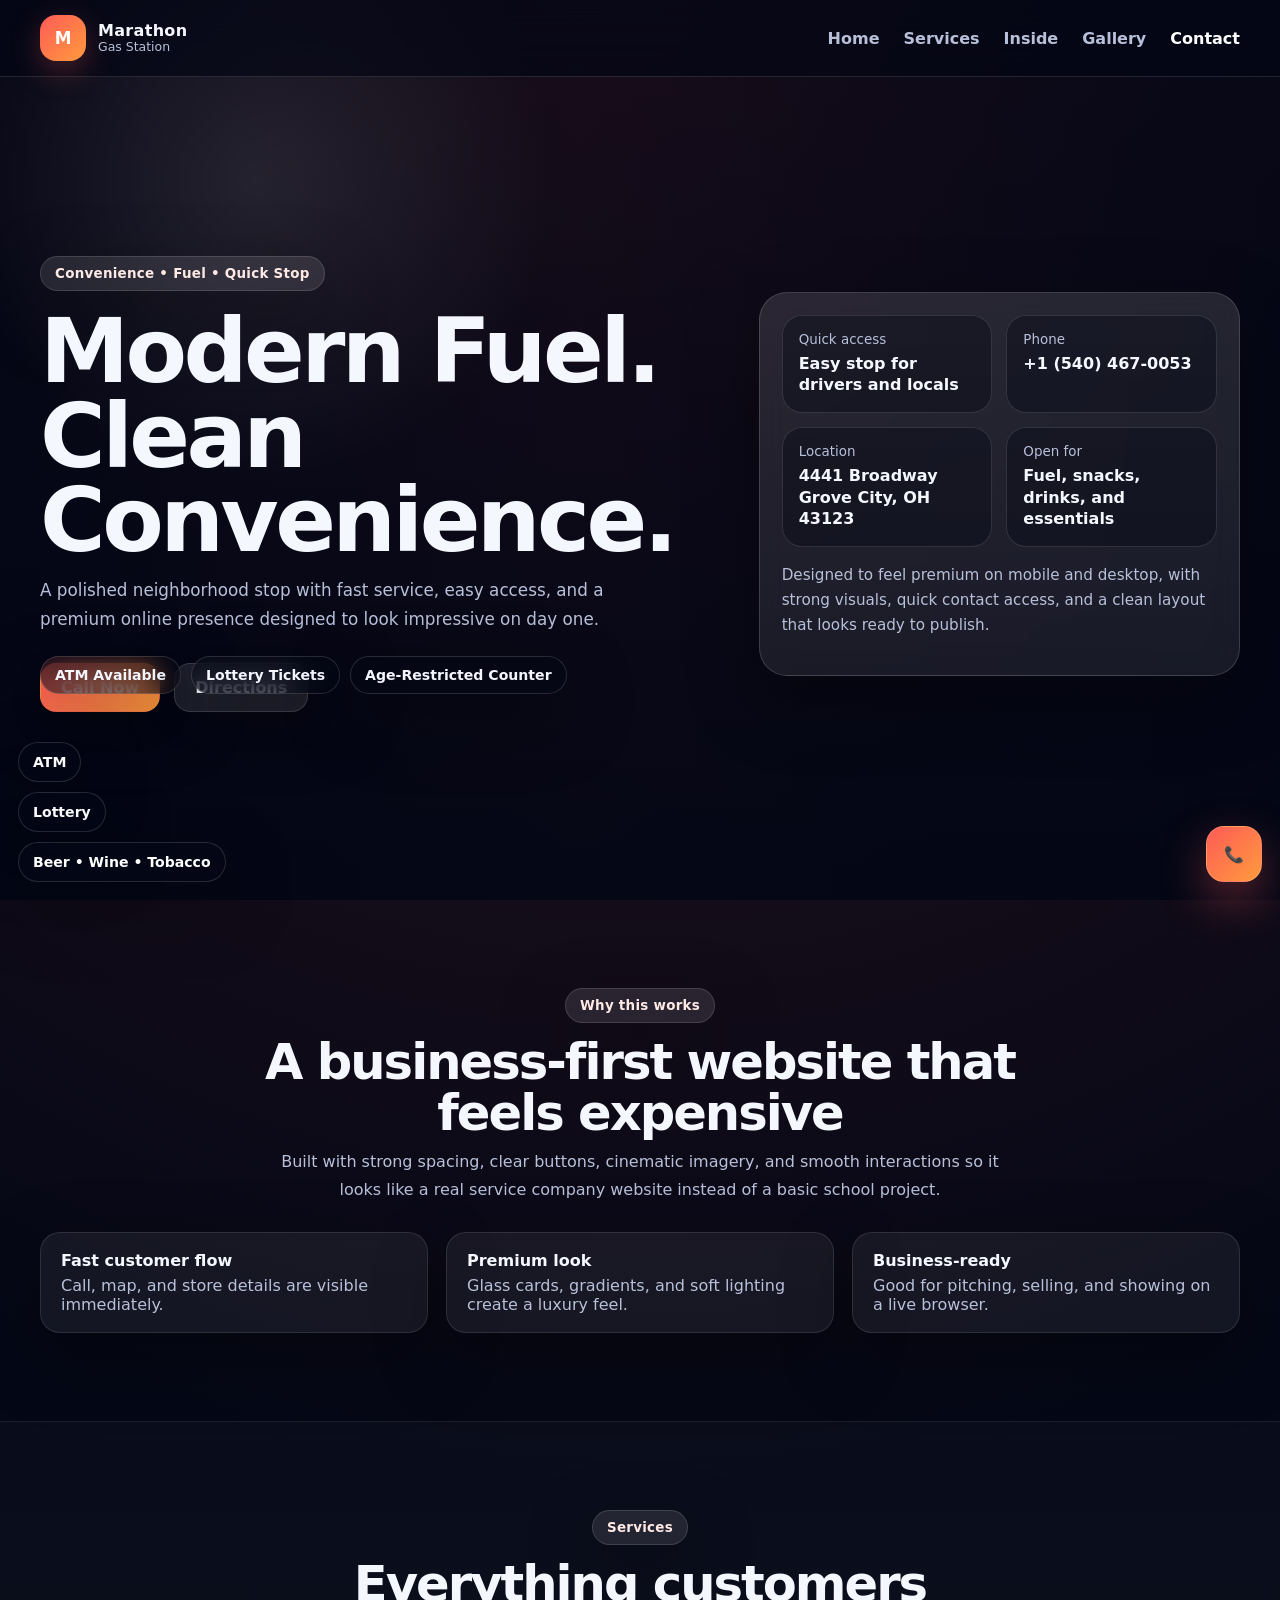
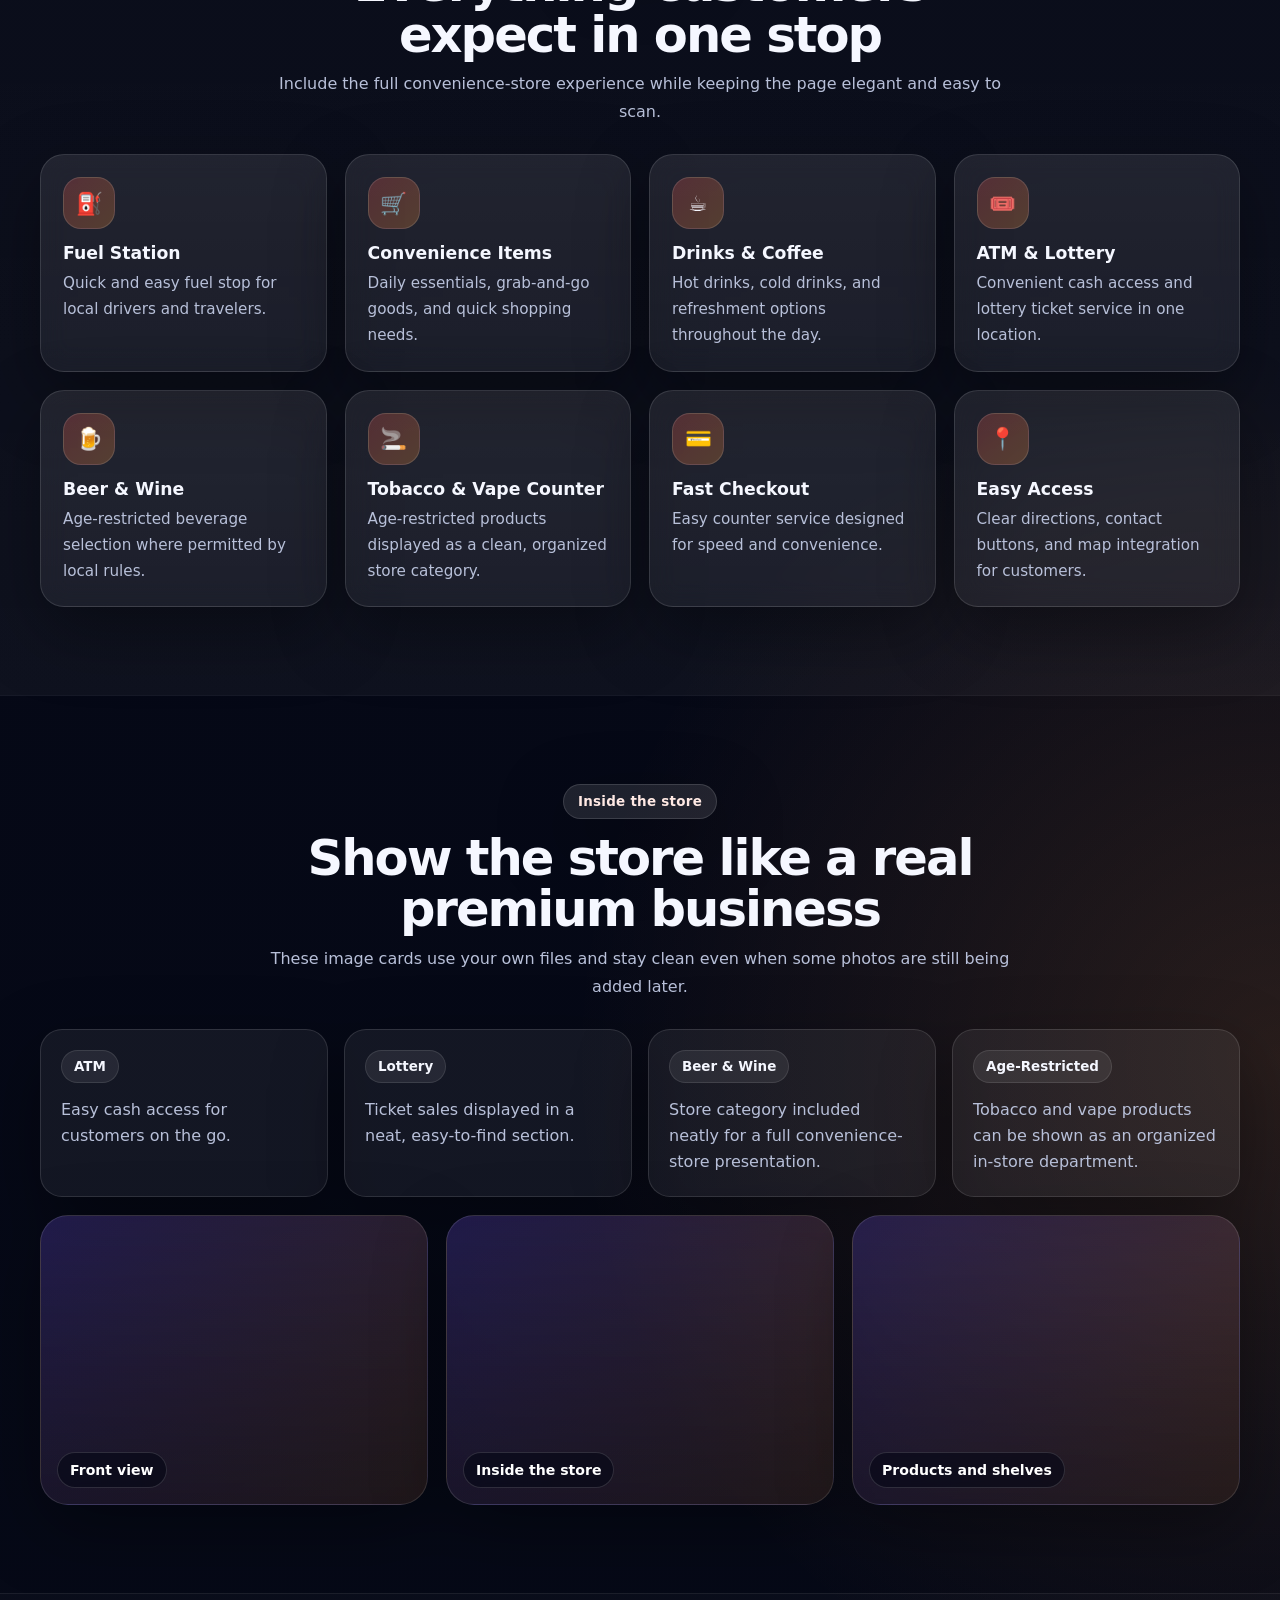
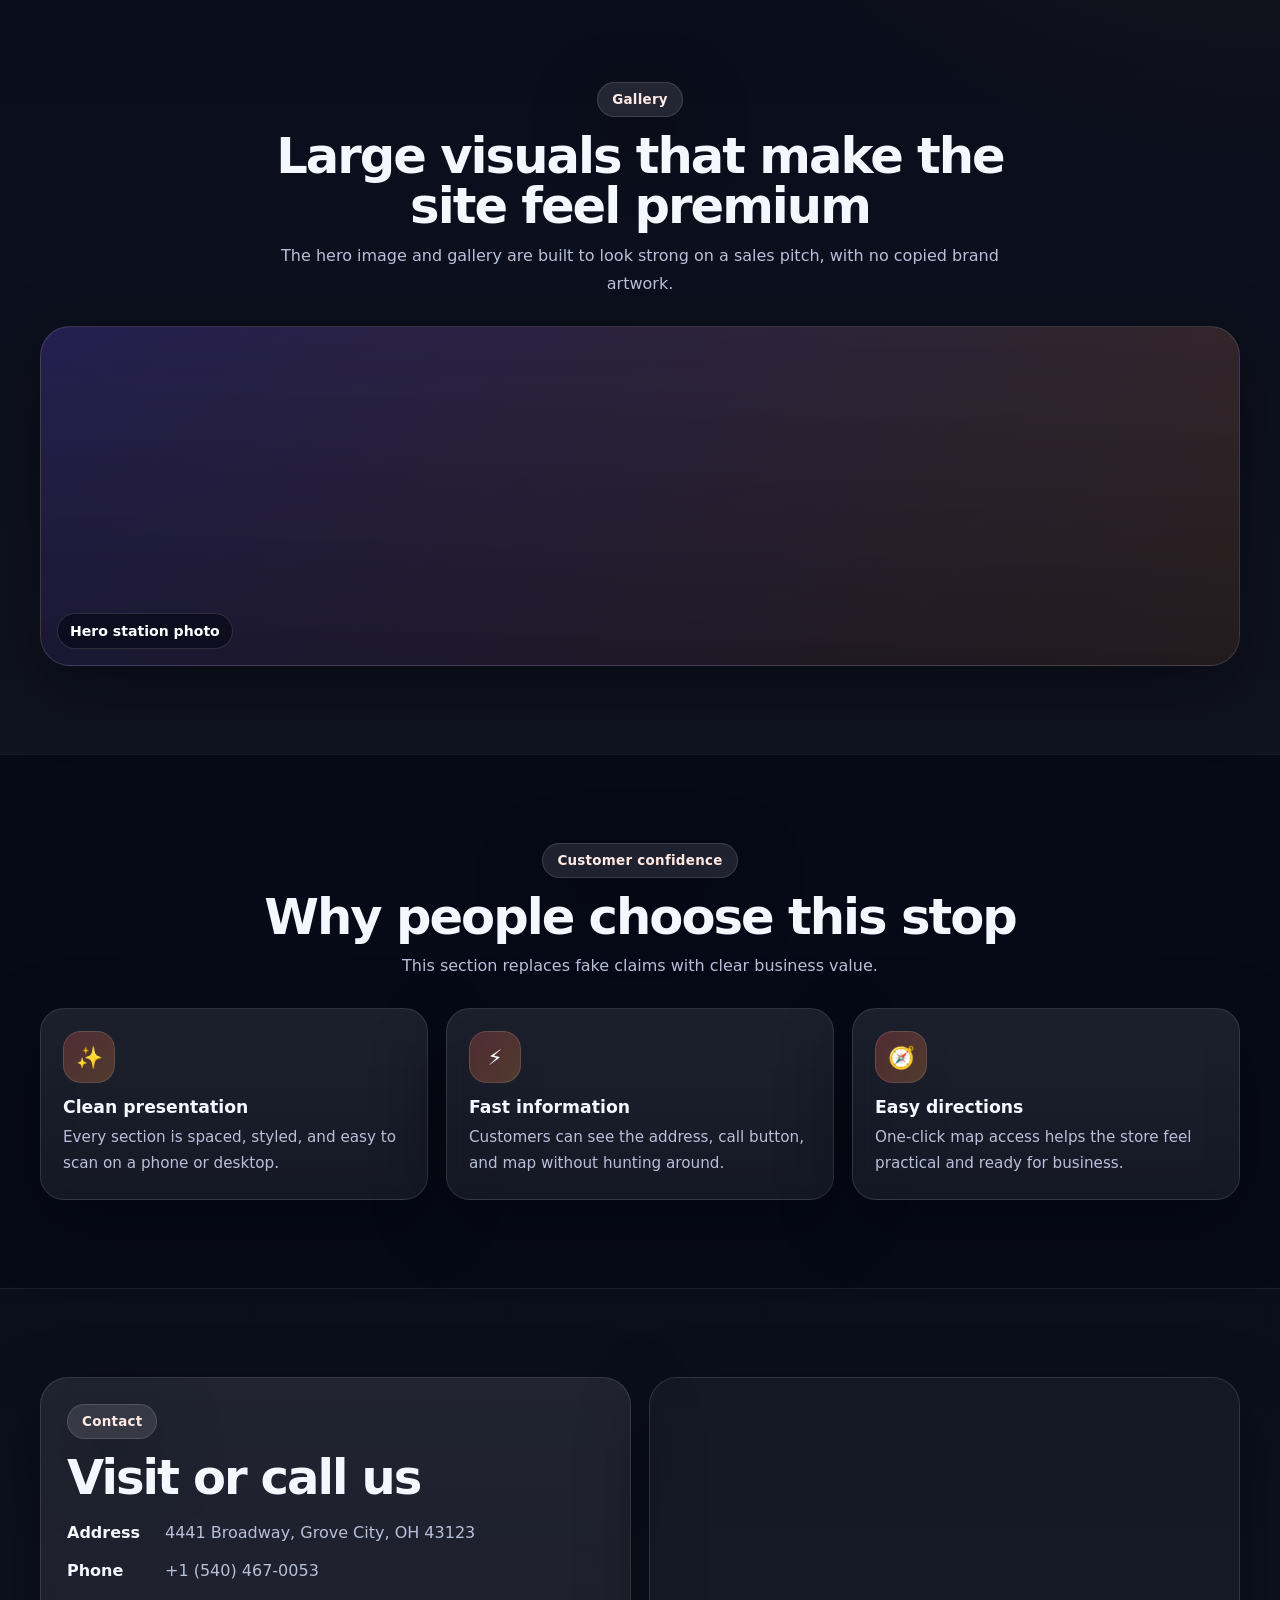
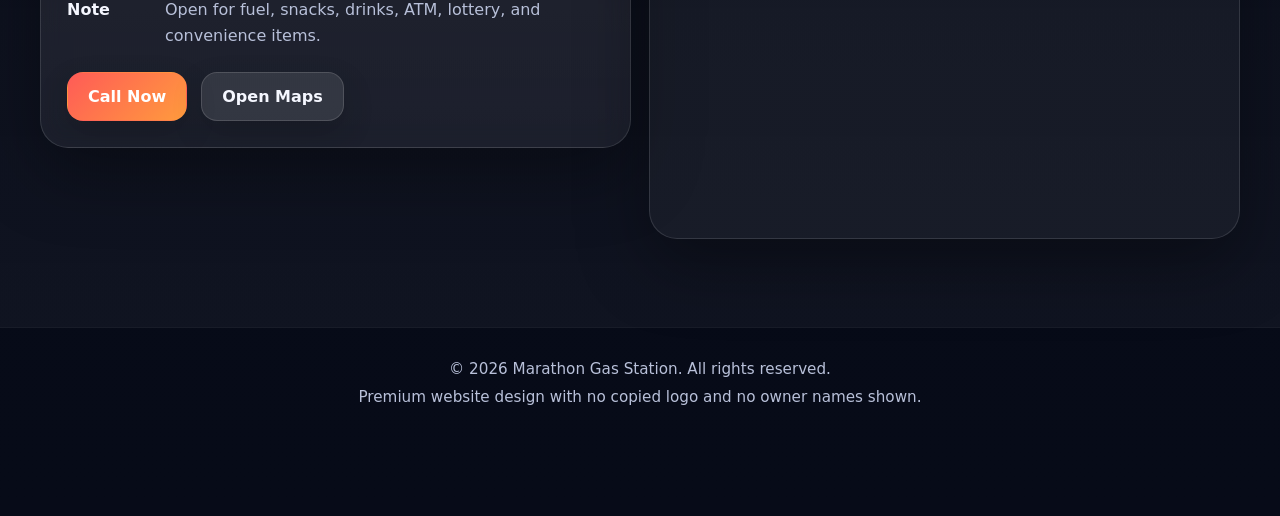
==== commit 066a7284: "Update index.html" ====
--- a/index.html
+++ b/index.html
@@ -5,7 +5,7 @@
   <meta name="viewport" content="width=device-width, initial-scale=1.0" />
   <title>Marathon Gas Station | Grove City, OH</title>
   <meta name="description" content="Marathon Gas Station at 4441 Broadway, Grove City, OH 43123. Fuel, snacks, drinks, ATM, lottery, and convenience items with fast customer service." />
-
+  <meta name="theme-color" content="#050816" />
   <style>
     :root{
       --bg:#050816;
@@ -17,7 +17,6 @@
       --muted:#b8c0d9;
       --accent:#ff5b57;
       --accent2:#ff9b3d;
-      --accent3:#7c5cff;
       --shadow:0 24px 70px rgba(0,0,0,.35);
       --radius:24px;
       --max:1200px;
@@ -28,11 +27,11 @@
     body{
       margin:0;
       background:
-        radial-gradient(circle at top, rgba(124,92,255,.18), transparent 28%),
+        radial-gradient(circle at top, rgba(255,91,87,.16), transparent 28%),
         radial-gradient(circle at right, rgba(255,155,61,.14), transparent 24%),
         linear-gradient(180deg, #030615 0%, #050816 38%, #070b18 100%);
       color:var(--text);
-      font-family: Inter, system-ui, -apple-system, BlinkMacSystemFont, "Segoe UI", sans-serif;
+      font-family: system-ui, -apple-system, BlinkMacSystemFont, "Segoe UI", sans-serif;
       overflow-x:hidden;
     }
     a{color:inherit;text-decoration:none}
@@ -50,7 +49,7 @@
       right:0;
       z-index:50;
       backdrop-filter: blur(18px);
-      background: rgba(3,6,21,.62);
+      background: rgba(3,6,21,.68);
       border-bottom:1px solid var(--line);
     }
     .nav{
@@ -138,7 +137,7 @@
       inset:0;
       background:
         radial-gradient(circle at 20% 20%, rgba(255,255,255,.10), transparent 24%),
-        linear-gradient(90deg, rgba(3,6,21,.70) 0%, rgba(3,6,21,.28) 45%, rgba(3,6,21,.72) 100%);
+        linear-gradient(90deg, rgba(3,6,21,.72) 0%, rgba(3,6,21,.28) 45%, rgba(3,6,21,.72) 100%);
       pointer-events:none;
     }
     .hero-inner{
@@ -196,7 +195,7 @@
       transition:.22s ease;
       box-shadow: 0 12px 30px rgba(0,0,0,.18);
     }
-    .btn:hover{transform:translateY(-1px);filter:saturate(1.05)}
+    .btn:hover{transform:translateY(-1px)}
     .btn.primary{
       background:linear-gradient(135deg, var(--accent), var(--accent2));
       color:white;
@@ -297,15 +296,9 @@
       display:grid;
       gap:18px;
     }
-    .grid.four{
-      grid-template-columns:repeat(4, 1fr);
-    }
-    .grid.three{
-      grid-template-columns:repeat(3, 1fr);
-    }
-    .grid.two{
-      grid-template-columns:repeat(2, 1fr);
-    }
+    .grid.four{grid-template-columns:repeat(4, 1fr)}
+    .grid.three{grid-template-columns:repeat(3, 1fr)}
+    .grid.two{grid-template-columns:repeat(2, 1fr)}
 
     .card{
       background:linear-gradient(180deg, rgba(255,255,255,.09), rgba(255,255,255,.06));
@@ -496,20 +489,12 @@
       grid-template-columns: repeat(3, 1fr);
       gap:18px;
     }
-    .why .card{
-      min-height:184px;
-    }
 
     .footer{
       padding:32px 0 110px;
       color:var(--muted);
       text-align:center;
       font-size:.95rem;
-    }
-    .footer a{
-      color:white;
-      text-decoration:underline;
-      text-underline-offset:3px;
     }
 
     .floating-call{
@@ -565,13 +550,7 @@
 
     @media (max-width: 1080px){
       .hero-inner,
-      .split,
-      .grid.four,
-      .grid.three,
-      .amenities,
-      .gallery,
-      .why,
-      .highlight-strip{
+      .split{
         grid-template-columns:1fr 1fr;
       }
       .grid.four{grid-template-columns:repeat(2,1fr)}
@@ -579,9 +558,7 @@
       .amenities{grid-template-columns:repeat(2,1fr)}
       .gallery{grid-template-columns:repeat(2,1fr)}
       .why{grid-template-columns:repeat(2,1fr)}
-      .hero{
-        padding-top:110px;
-      }
+      .hero{padding-top:110px}
       .hero h1{max-width:12ch}
       .hero-badges{position:static;margin-top:18px}
     }
